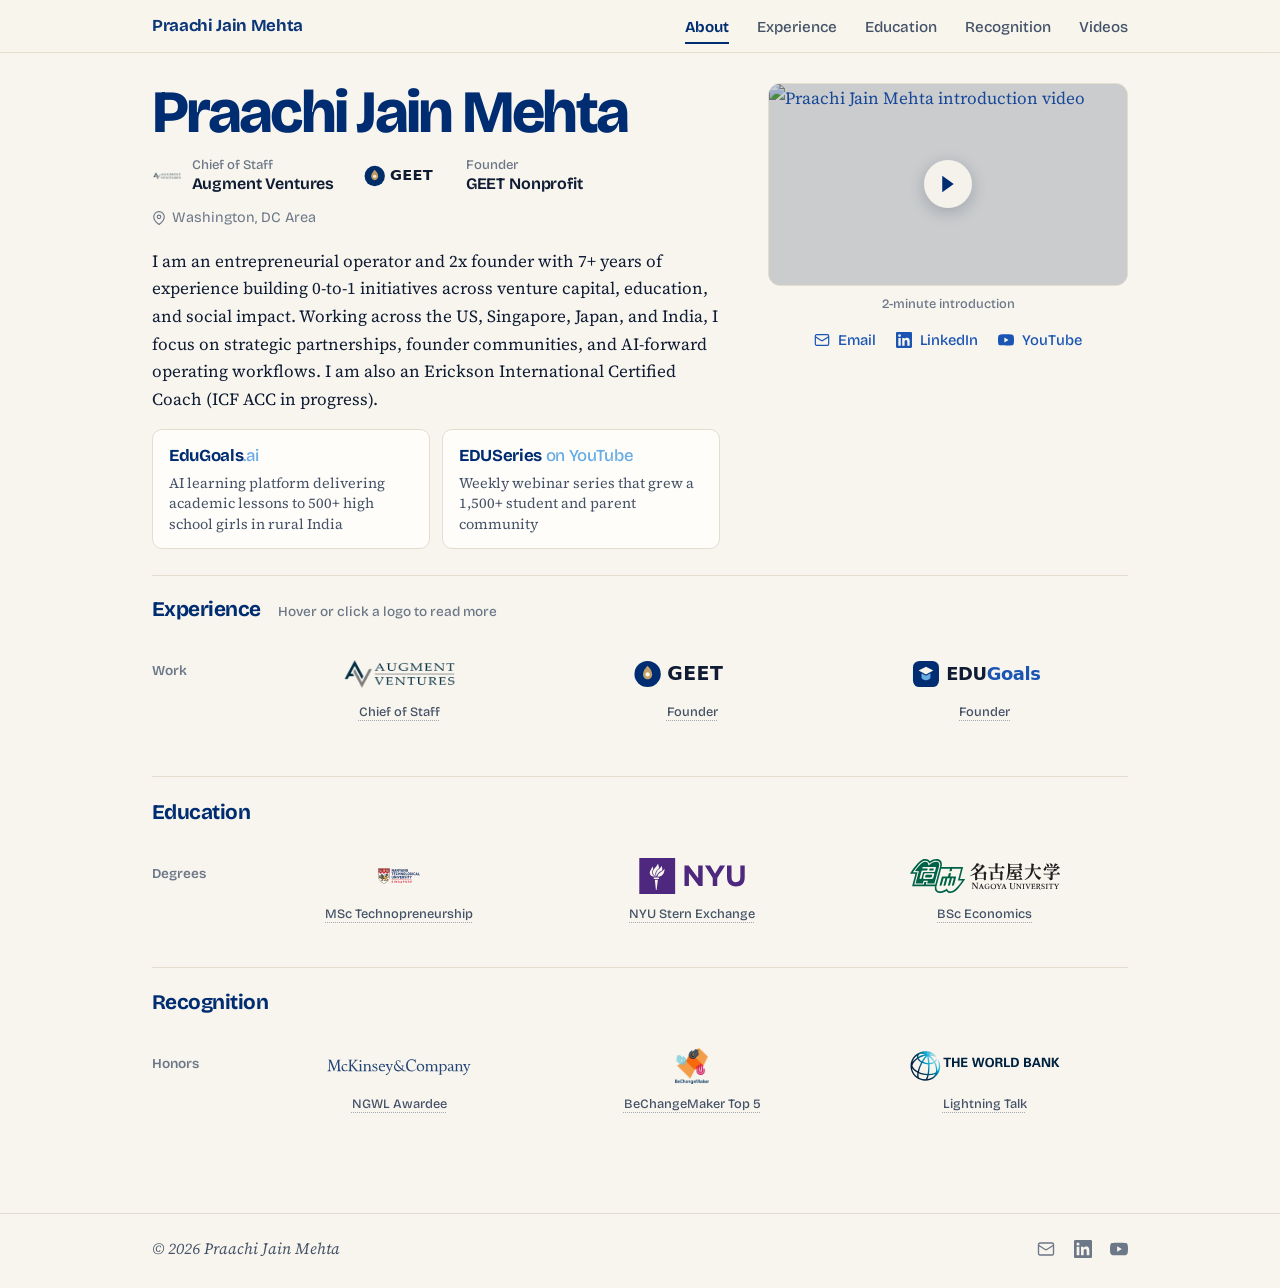
==== index.html @ 24058edf "Revamp personal website with editorial one-pager layout" ====
<!DOCTYPE html>
<html lang="en">
<head>
  <meta charset="UTF-8" />
  <meta name="viewport" content="width=device-width, initial-scale=1.0" />
  <title>Praachi Jain Mehta</title>
  <meta name="description" content="Praachi Jain Mehta: Partnerships, Community, and Strategy. Chief of Staff at Augment Ventures, Founder of GEET and EDUGoals." />
  <link rel="preconnect" href="https://fonts.googleapis.com" />
  <link rel="preconnect" href="https://fonts.gstatic.com" crossorigin />
  <link rel="stylesheet" href="https://fonts.googleapis.com/css2?family=Bricolage+Grotesque:opsz,wght@12..96,400..800&family=Source+Serif+4:ital,opsz,wght@0,8..60,400..700;1,8..60,400..600&display=swap" />
  <link rel="icon" href="favicon.svg" type="image/svg+xml" />
  <link rel="stylesheet" href="styles.css" />
  <script>
    document.documentElement.classList.add("reveal-on");
    setTimeout(function () {
      if (!window.revealReady) document.documentElement.classList.remove("reveal-on");
    }, 3000);
  </script>
</head>
<body class="home">

  <header class="site-header">
    <nav class="navbar container" aria-label="Primary">
      <a href="index.html" class="navbar-brand">Praachi Jain Mehta</a>
      <button type="button" class="nav-toggle" aria-label="Toggle navigation" aria-expanded="false">
        <span></span><span></span><span></span>
      </button>
      <ul class="nav-links" id="navLinks">
        <li><a class="nav-link active" href="#top">About</a></li>
        <li><a class="nav-link" href="#experience">Experience</a></li>
        <li><a class="nav-link" href="#education">Education</a></li>
        <li><a class="nav-link" href="#recognition">Recognition</a></li>
        <li><a class="nav-link" href="videos.html">Videos</a></li>
      </ul>
    </nav>
  </header>

  <main class="container" id="top">

    <!-- ============================
         HERO
         ============================ -->
    <section class="hero">
      <header class="hero-head">
        <h1 class="hero-name reveal">Praachi Jain Mehta</h1>
        <ul class="affiliations reveal">
          <li class="affiliation">
            <img src="assets/logos/augment-mark.png" alt="Augment Ventures" />
            <span>
              <span class="aff-role">Chief of Staff</span>
              <span class="aff-name">Augment Ventures</span>
            </span>
          </li>
          <li class="affiliation">
            <img src="assets/logos/geet.svg" alt="GEET" style="height: 28px;" />
            <span>
              <span class="aff-role">Founder</span>
              <span class="aff-name">GEET Nonprofit</span>
            </span>
          </li>
          <li class="hero-place">
            <svg width="14" height="14" viewBox="0 0 24 24" fill="none" stroke="currentColor" stroke-width="2" aria-hidden="true"><path d="M21 10c0 7-9 13-9 13s-9-6-9-13a9 9 0 0 1 18 0z"/><circle cx="12" cy="10" r="3"/></svg>
            Washington, DC Area
          </li>
        </ul>
      </header>

      <aside class="hero-side reveal">
        <div>
          <a href="https://www.youtube.com/watch?v=tFzrP8SECU4" target="_blank" rel="noopener noreferrer" class="profile-card" aria-label="Watch 2-minute introduction video">
            <img src="https://img.youtube.com/vi/tFzrP8SECU4/maxresdefault.jpg" alt="Praachi Jain Mehta introduction video" />
            <span class="profile-play">
              <span class="play-circle">
                <svg width="16" height="18" viewBox="0 0 18 22" fill="none" aria-hidden="true"><path d="M16 11L2 21V1L16 11Z" fill="currentColor"/></svg>
              </span>
            </span>
          </a>
          <span class="profile-caption">2-minute introduction</span>
        </div>

        <ul class="hero-links">
          <li>
            <a href="mailto:praachij@gmail.com">
              <svg viewBox="0 0 24 24" fill="none" stroke="currentColor" stroke-width="1.8" aria-hidden="true"><rect x="2" y="4" width="20" height="16" rx="2"/><path d="m22 7-8.97 5.7a1.94 1.94 0 0 1-2.06 0L2 7"/></svg>
              Email
            </a>
          </li>
          <li>
            <a href="https://www.linkedin.com/in/praachijain/" target="_blank" rel="noopener noreferrer">
              <svg viewBox="0 0 24 24" fill="currentColor" aria-hidden="true"><path d="M20.447 20.452h-3.554v-5.569c0-1.328-.027-3.037-1.852-3.037-1.853 0-2.136 1.445-2.136 2.939v5.667H9.351V9h3.414v1.561h.046c.477-.9 1.637-1.85 3.37-1.85 3.601 0 4.267 2.37 4.267 5.455v6.286zM5.337 7.433a2.062 2.062 0 01-2.063-2.065 2.064 2.064 0 112.063 2.065zm1.782 13.019H3.555V9h3.564v11.452zM22.225 0H1.771C.792 0 0 .774 0 1.729v20.542C0 23.227.792 24 1.771 24h20.451C23.2 24 24 23.227 24 22.271V1.729C24 .774 23.2 0 22.222 0h.003z"/></svg>
              LinkedIn
            </a>
          </li>
          <li>
            <a href="https://www.youtube.com/@praachijainmehta" target="_blank" rel="noopener noreferrer">
              <svg viewBox="0 0 24 24" fill="currentColor" aria-hidden="true"><path d="M23.498 6.186a3.016 3.016 0 00-2.122-2.136C19.505 3.545 12 3.545 12 3.545s-7.505 0-9.377.505A3.017 3.017 0 00.502 6.186C0 8.07 0 12 0 12s0 3.93.502 5.814a3.016 3.016 0 002.122 2.136c1.871.505 9.376.505 9.376.505s7.505 0 9.377-.505a3.015 3.015 0 002.122-2.136C24 15.93 24 12 24 12s0-3.93-.502-5.814zM9.545 15.568V8.432L15.818 12l-6.273 3.568z"/></svg>
              YouTube
            </a>
          </li>
        </ul>
      </aside>

      <div class="hero-body">
        <div class="intro-text reveal">
          <p>I am an entrepreneurial operator and 2x founder with 7+ years of experience building 0-to-1 initiatives across venture capital, education, and social impact. Working across the US, Singapore, Japan, and India, I focus on strategic partnerships, founder communities, and AI-forward operating workflows. I am also an Erickson International Certified Coach (ICF ACC in progress).</p>
        </div>

        <div class="featured-projects reveal">
          <a href="https://www.edugoals.ai" class="featured-project-card" target="_blank" rel="noopener noreferrer">
            <div class="card-title">EduGoals<span class="light">.ai</span></div>
            <div class="card-desc">AI learning platform delivering academic lessons to 500+ high school girls in rural India</div>
          </a>
          <a href="https://www.youtube.com/playlist?list=PLHCgxdeYh8mGq0u-07dSfwfTYwrtmv_bL" class="featured-project-card" target="_blank" rel="noopener noreferrer">
            <div class="card-title">EDUSeries<span class="light"> on YouTube</span></div>
            <div class="card-desc">Weekly webinar series that grew a 1,500+ student and parent community</div>
          </a>
        </div>
      </div>
    </section>

    <!-- ============================
         WORK EXPERIENCE (FIRST FOLD)
         ============================ -->
    <section class="home-section work-first-fold" id="experience">
      <div class="section-head reveal">
        <h2 class="section-heading">Experience</h2>
        <p class="section-note">
          <span class="on-hover">Hover or click a logo to read more</span>
          <span class="on-touch">Tap a logo to read more</span>
        </p>
      </div>

      <div class="exp-groups">
        <div class="exp-group reveal">
          <p class="group-label">Work</p>
          <div class="logo-row cols-3">

            <div class="logo-chip" data-place="augment" style="--i: 0">
              <button type="button" class="chip-trigger" aria-expanded="false" aria-controls="exp-augment">
                <span class="chip-logo"><img src="assets/logos/augment.png" alt="Augment Ventures" class="logo-augment" /></span>
                <span class="chip-label">Chief of Staff</span>
              </button>
              <div class="exp-pop" id="exp-augment" role="region" aria-label="Augment Ventures">
                <div class="exp-clip">
                  <div class="exp-card">
                    <button type="button" class="exp-close" aria-label="Close">&times;</button>
                    <div>
                      <p class="exp-org">Augment Ventures</p>
                      <p class="exp-role">Chief of Staff</p>
                      <p class="exp-meta">Nov 2023 &ndash; Present</p>
                      <span class="exp-badge-note">30 Portfolio Companies</span>
                    </div>
                    <div>
                      <ul class="exp-bullets" style="margin-top: 0;">
                        <li><strong>Partnerships:</strong> Built partnerships across universities, accelerators, and industry bodies and launched a 0-to-1 corporate sponsorship program; led 2 annual flagship events (100+ in-person attendees), the Women Funders &amp; Founders Forum and Founder-Funder Mixers, supporting CXO teams across 30 portfolio companies.</li>
                        <li><strong>Fundraising Workflows:</strong> Right-hand to the Founding Fund Manager, developing AI workflows to manage 1,000+ prospective investors across outreach and ongoing engagement.</li>
                        <li><strong>Community Growth:</strong> Led founder-investor programming, podcasts, and thought leadership, growing a LinkedIn and digital community of 2,000+ members.</li>
                      </ul>
                    </div>
                  </div>
                </div>
              </div>
            </div>

            <div class="logo-chip" data-place="geet" style="--i: 1">
              <button type="button" class="chip-trigger" aria-expanded="false" aria-controls="exp-geet">
                <span class="chip-logo"><img src="assets/logos/geet.svg" alt="GEET Nonprofit" /></span>
                <span class="chip-label">Founder</span>
              </button>
              <div class="exp-pop" id="exp-geet" role="region" aria-label="GEET Nonprofit">
                <div class="exp-clip">
                  <div class="exp-card">
                    <button type="button" class="exp-close" aria-label="Close">&times;</button>
                    <div>
                      <p class="exp-org">GEET (Girls Empowerment through Education &amp; Transformation)</p>
                      <p class="exp-role">Founder</p>
                      <p class="exp-meta">India &middot; Jan 2023 &ndash; Present</p>
                      <span class="exp-badge-note">500+ Girls Reached</span>
                    </div>
                    <div>
                      <ul class="exp-bullets" style="margin-top: 0;">
                        <li>Lead a nonprofit advancing girls' education in rural India, partnering with 10 grassroots NGOs across 15+ schools to support students into STEM careers.</li>
                        <li>Secured over US$10,000 in corporate sponsorships to fund girls' education and career-readiness initiatives.</li>
                        <li>Designed and built <a href="https://www.edugoals.ai" target="_blank" rel="noopener noreferrer">EduGoals.ai</a>, a custom learning platform using AI workflows to deliver academic lessons to 500+ high school girls.</li>
                      </ul>
                    </div>
                  </div>
                </div>
              </div>
            </div>

            <div class="logo-chip" data-place="edugoals" style="--i: 2">
              <button type="button" class="chip-trigger" aria-expanded="false" aria-controls="exp-edugoals">
                <span class="chip-logo"><img src="assets/logos/edugoals.svg" alt="EDUGoals" /></span>
                <span class="chip-label">Founder</span>
              </button>
              <div class="exp-pop" id="exp-edugoals" role="region" aria-label="EDUGoals">
                <div class="exp-clip">
                  <div class="exp-card">
                    <button type="button" class="exp-close" aria-label="Close">&times;</button>
                    <div>
                      <p class="exp-org">EDUGoals</p>
                      <p class="exp-role">Founder</p>
                      <p class="exp-meta">India &middot; Aug 2020 &ndash; Jul 2023</p>
                      <span class="exp-badge-note">1,000+ Students Guided</span>
                    </div>
                    <div>
                      <ul class="exp-bullets" style="margin-top: 0;">
                        <li>Founded and scaled an education consulting and career counseling venture, guiding 1,000+ students through mentoring and global admissions into 30+ top universities including NYU, Brown, Purdue, and LSE.</li>
                        <li>Built a community of 1,500+ students and parents by hosting weekly webinars for over a year through <a href="https://www.youtube.com/playlist?list=PLHCgxdeYh8mGq0u-07dSfwfTYwrtmv_bL" target="_blank" rel="noopener noreferrer"><em>EDUSeries</em> on YouTube</a>.</li>
                        <li>Delivered leadership talks at IIT and IIM institutes across India.</li>
                      </ul>
                    </div>
                  </div>
                </div>
              </div>
            </div>

          </div>
        </div>
      </div>
    </section>

    <!-- ============================
         EDUCATION
         ============================ -->
    <section class="home-section" id="education">
      <div class="section-head reveal">
        <h2 class="section-heading">Education</h2>
      </div>

      <div class="exp-groups">
        <div class="exp-group reveal">
          <p class="group-label">Degrees</p>
          <div class="logo-row cols-3">

            <div class="logo-chip" data-place="ntu" style="--i: 3">
              <button type="button" class="chip-trigger" aria-expanded="false" aria-controls="exp-ntu">
                <span class="chip-logo"><img src="assets/logos/ntu.svg" alt="Nanyang Technological University" /></span>
                <span class="chip-label">MSc Technopreneurship</span>
              </button>
              <div class="exp-pop" id="exp-ntu" role="region" aria-label="Nanyang Technological University">
                <div class="exp-clip">
                  <div class="exp-card">
                    <button type="button" class="exp-close" aria-label="Close">&times;</button>
                    <div>
                      <p class="exp-org">Nanyang Technological University (NTU)</p>
                      <p class="exp-role">MSc in Technopreneurship &amp; Innovation</p>
                      <p class="exp-meta">Singapore &middot; 2019 &ndash; 2020</p>
                      <span class="exp-badge-note">S$30,000 Study Award</span>
                    </div>
                    <div>
                      <p class="exp-summary">Graduate studies in venture building, technology commercialization, and innovation ecosystems in Singapore, awarded a S$30,000 Study Award.</p>
                    </div>
                  </div>
                </div>
              </div>
            </div>

            <div class="logo-chip" data-place="nyu" style="--i: 4">
              <button type="button" class="chip-trigger" aria-expanded="false" aria-controls="exp-nyu">
                <span class="chip-logo"><img src="assets/logos/nyu.svg" alt="New York University Stern" /></span>
                <span class="chip-label">NYU Stern Exchange</span>
              </button>
              <div class="exp-pop" id="exp-nyu" role="region" aria-label="New York University Stern School of Business">
                <div class="exp-clip">
                  <div class="exp-card">
                    <button type="button" class="exp-close" aria-label="Close">&times;</button>
                    <div>
                      <p class="exp-org">New York University</p>
                      <p class="exp-role">Academic Exchange Student, Stern School of Business</p>
                      <p class="exp-meta">New York, USA &middot; 2016 &ndash; 2017</p>
                    </div>
                    <div>
                      <p class="exp-summary">Completed a year-long academic exchange at NYU Stern in New York City.</p>
                    </div>
                  </div>
                </div>
              </div>
            </div>

            <div class="logo-chip" data-place="nagoya" style="--i: 5">
              <button type="button" class="chip-trigger" aria-expanded="false" aria-controls="exp-nagoya">
                <span class="chip-logo"><img src="assets/logos/nagoya.svg" alt="Nagoya University" /></span>
                <span class="chip-label">BSc Economics</span>
              </button>
              <div class="exp-pop" id="exp-nagoya" role="region" aria-label="Nagoya University">
                <div class="exp-clip">
                  <div class="exp-card">
                    <button type="button" class="exp-close" aria-label="Close">&times;</button>
                    <div>
                      <p class="exp-org">Nagoya University</p>
                      <p class="exp-role">BSc in Economics &amp; Business Administration</p>
                      <p class="exp-meta">Nagoya, Japan &middot; 2014 &ndash; 2018</p>
                      <span class="exp-badge-note">Graduated Top of Class</span>
                    </div>
                    <div>
                      <p class="exp-summary">Undergraduate degree in Economics and Business Administration in Nagoya, Japan, graduating top of class.</p>
                    </div>
                  </div>
                </div>
              </div>
            </div>

          </div>
        </div>
      </div>
    </section>

    <!-- ============================
         RECOGNITION (3 KEY HONORS)
         ============================ -->
    <section class="home-section" id="recognition">
      <div class="section-head reveal">
        <h2 class="section-heading">Recognition</h2>
      </div>

      <div class="exp-groups">
        <div class="exp-group reveal">
          <p class="group-label">Honors</p>
          <div class="logo-row cols-3">

            <div class="logo-chip" data-place="mckinsey" style="--i: 6">
              <button type="button" class="chip-trigger" aria-expanded="false" aria-controls="exp-mckinsey">
                <span class="chip-logo"><img src="assets/logos/mckinsey.svg" alt="McKinsey Next Generation Women Leaders" /></span>
                <span class="chip-label">NGWL Awardee</span>
              </button>
              <div class="exp-pop" id="exp-mckinsey" role="region" aria-label="McKinsey Next Generation Women Leaders">
                <div class="exp-clip">
                  <div class="exp-card">
                    <button type="button" class="exp-close" aria-label="Close">&times;</button>
                    <div>
                      <p class="exp-org">McKinsey Next Generation Women Leaders (NGWL)</p>
                      <p class="exp-role">Awardee</p>
                      <p class="exp-meta">January 2020</p>
                    </div>
                    <div>
                      <p class="exp-summary">Selected as an awardee for distinguished leadership and academic credentials.</p>
                    </div>
                  </div>
                </div>
              </div>
            </div>

            <div class="logo-chip" data-place="bcm" style="--i: 7">
              <button type="button" class="chip-trigger" aria-expanded="false" aria-controls="exp-bcm">
                <span class="chip-logo"><img src="assets/logos/bcm.png" alt="HP UNESCO BeChangeMaker" /></span>
                <span class="chip-label">BeChangeMaker Top 5</span>
              </button>
              <div class="exp-pop" id="exp-bcm" role="region" aria-label="HP UNESCO BeChangeMaker">
                <div class="exp-clip">
                  <div class="exp-card">
                    <button type="button" class="exp-close" aria-label="Close">&times;</button>
                    <div>
                      <p class="exp-org">HP, UNESCO &amp; WorldSkills BeChangeMaker</p>
                      <p class="exp-role">Global Top 5 Finalist</p>
                      <p class="exp-meta">October 2025</p>
                    </div>
                    <div>
                      <p class="exp-summary">EduGoals.ai was selected among the Top 5 teams globally out of 1,000+ applicants across 117 countries.</p>
                    </div>
                  </div>
                </div>
              </div>
            </div>

            <div class="logo-chip" data-place="worldbank" style="--i: 8">
              <button type="button" class="chip-trigger" aria-expanded="false" aria-controls="exp-worldbank">
                <span class="chip-logo"><img src="assets/logos/worldbank.svg" alt="World Bank Youth Summit" /></span>
                <span class="chip-label">Lightning Talk</span>
              </button>
              <div class="exp-pop" id="exp-worldbank" role="region" aria-label="World Bank Youth Summit">
                <div class="exp-clip">
                  <div class="exp-card">
                    <button type="button" class="exp-close" aria-label="Close">&times;</button>
                    <div>
                      <p class="exp-org">World Bank Youth Summit</p>
                      <p class="exp-role">Delegate &amp; Lightning Talk Speaker</p>
                      <p class="exp-meta">Washington, DC &middot; May 2025</p>
                    </div>
                    <div>
                      <p class="exp-summary">Delivered a Lightning Talk on GEET to 200 global delegates and World Bank and IFC executives.</p>
                    </div>
                  </div>
                </div>
              </div>
            </div>

          </div>
        </div>
      </div>
    </section>

  </main>

  <footer class="site-footer">
    <div class="container footer-inner">
      <span class="footer-quote">&copy; 2026 Praachi Jain Mehta</span>
      <span class="footer-links">
        <a href="mailto:praachij@gmail.com" title="Email" aria-label="Email">
          <svg width="18" height="18" viewBox="0 0 24 24" fill="none" stroke="currentColor" stroke-width="1.8"><rect x="2" y="4" width="20" height="16" rx="2"/><path d="m22 7-8.97 5.7a1.94 1.94 0 0 1-2.06 0L2 7"/></svg>
        </a>
        <a href="https://www.linkedin.com/in/praachijain/" title="LinkedIn" aria-label="LinkedIn" target="_blank" rel="noopener noreferrer">
          <svg width="18" height="18" viewBox="0 0 24 24" fill="currentColor"><path d="M20.447 20.452h-3.554v-5.569c0-1.328-.027-3.037-1.852-3.037-1.853 0-2.136 1.445-2.136 2.939v5.667H9.351V9h3.414v1.561h.046c.477-.9 1.637-1.85 3.37-1.85 3.601 0 4.267 2.37 4.267 5.455v6.286zM5.337 7.433a2.062 2.062 0 01-2.063-2.065 2.064 2.064 0 112.063 2.065zm1.782 13.019H3.555V9h3.564v11.452zM22.225 0H1.771C.792 0 0 .774 0 1.729v20.542C0 23.227.792 24 1.771 24h20.451C23.2 24 24 23.227 24 22.271V1.729C24 .774 23.2 0 22.222 0h.003z"/></svg>
        </a>
        <a href="https://www.youtube.com/@praachijainmehta" title="YouTube" aria-label="YouTube" target="_blank" rel="noopener noreferrer">
          <svg width="18" height="18" viewBox="0 0 24 24" fill="currentColor"><path d="M23.498 6.186a3.016 3.016 0 00-2.122-2.136C19.505 3.545 12 3.545 12 3.545s-7.505 0-9.377.505A3.017 3.017 0 00.502 6.186C0 8.07 0 12 0 12s0 3.93.502 5.814a3.016 3.016 0 002.122 2.136c1.871.505 9.376.505 9.376.505s7.505 0 9.377-.505a3.015 3.015 0 002.122-2.136C24 15.93 24 12 24 12s0-3.93-.502-5.814zM9.545 15.568V8.432L15.818 12l-6.273 3.568z"/></svg>
        </a>
      </span>
    </div>
  </footer>

  <script src="script.js"></script>
</body>
</html>
---- styles.css ----
:root {
  --ink: #0f1c33;
  --ink-soft: #445267;
  --ink-faint: #6c7788;
  --line: #e4ddcf;
  --wash: #f1ece1;
  --paper: #f8f5ee;
  --surface: #fffdf9;
  --navy: #002d72;
  --link: #1a55b4;
  --sky: #68ace5;
  --display: "Bricolage Grotesque", system-ui, -apple-system, "Segoe UI", sans-serif;
  --text: "Source Serif 4", "Iowan Old Style", Georgia, serif;
  --page: 1040px;
  --gutter: 2rem;
  --rail: 5.5rem;
}

*,
*::before,
*::after {
  box-sizing: border-box;
}

html {
  scroll-behavior: smooth;
}

body {
  margin: 0;
  position: relative;
  min-height: 100vh;
  display: flex;
  flex-direction: column;
  background: var(--paper);
  color: var(--ink);
  font-family: var(--text);
  font-size: 1.0625rem;
  font-weight: 400;
  line-height: 1.65;
  -webkit-font-smoothing: antialiased;
  text-rendering: optimizeLegibility;
}

h1, h2, h3, h4, h5, h6 {
  font-family: var(--display);
  font-weight: 650;
  letter-spacing: -0.015em;
  color: var(--ink);
}

strong, b {
  font-weight: 650;
}

a {
  color: var(--link);
  text-decoration: none;
}

a:hover {
  color: var(--navy);
  text-decoration: underline;
  text-underline-offset: 0.18em;
}

a:focus-visible,
button:focus-visible {
  outline: 2px solid var(--link);
  outline-offset: 3px;
  border-radius: 3px;
}

::selection {
  background: rgba(104, 172, 229, 0.35);
}

.container {
  max-width: var(--page);
  width: 100%;
  margin-left: auto;
  margin-right: auto;
  padding-left: var(--gutter);
  padding-right: var(--gutter);
}

/* ============================
   NAVBAR
   ============================ */
.site-header {
  position: sticky;
  top: 0;
  z-index: 100;
  background: rgba(248, 245, 238, 0.9);
  backdrop-filter: saturate(160%) blur(12px);
  -webkit-backdrop-filter: saturate(160%) blur(12px);
  border-bottom: 1px solid var(--line);
}

.navbar {
  display: flex;
  align-items: center;
  justify-content: space-between;
  padding-top: 0.6rem;
  padding-bottom: 0.6rem;
  min-height: 3.25rem;
}

.navbar-brand {
  font-family: var(--display);
  font-weight: 700;
  font-size: 1.05rem;
  letter-spacing: -0.02em;
  color: var(--navy);
  opacity: 0.95;
}

.navbar-brand:hover {
  text-decoration: none;
  color: var(--navy);
}

.nav-toggle {
  display: none;
  background: transparent;
  border: 0;
  padding: 0.4rem;
  cursor: pointer;
  flex-direction: column;
  gap: 5px;
}

.nav-toggle span {
  display: block;
  width: 22px;
  height: 2px;
  background: var(--ink);
  border-radius: 2px;
  transition: transform 0.2s ease, opacity 0.2s ease;
}

.nav-links {
  display: flex;
  align-items: center;
  list-style: none;
  margin: 0;
  padding: 0;
  gap: 1.75rem;
}

.nav-link {
  font-family: var(--display);
  font-weight: 500;
  font-size: 0.95rem;
  color: var(--ink-soft);
  padding: 0.35rem 0;
  border-bottom: 2px solid transparent;
  transition: color 0.15s ease, border-color 0.15s ease;
}

.nav-link:hover {
  color: var(--navy);
  text-decoration: none;
}

.nav-link.active {
  color: var(--navy);
  font-weight: 650;
  border-bottom-color: var(--navy);
}

/* ============================
   MAIN LAYOUT
   ============================ */
main.container {
  flex: 1 0 auto;
  padding-top: 1.85rem;
  padding-bottom: 1.5rem;
}

/* ============================
   HERO
   ============================ */
.hero {
  display: grid;
  grid-template-columns: minmax(0, 1fr) 360px;
  grid-template-areas:
    "head side"
    "body side";
  grid-template-rows: auto 1fr;
  column-gap: 3rem;
  padding: 0 0 1.65rem;
}

.hero-head { grid-area: head; }
.hero-side { grid-area: side; }
.hero-body { grid-area: body; }

.hero-name {
  font-family: var(--display);
  font-weight: 780;
  font-size: clamp(2.5rem, 5vw, 3.75rem);
  line-height: 0.98;
  letter-spacing: -0.045em;
  color: var(--navy);
  margin: 0;
}

.affiliations {
  display: flex;
  flex-wrap: wrap;
  align-items: center;
  gap: 0.75rem 1.75rem;
  margin: 1rem 0 0;
  padding: 0;
  list-style: none;
  font-family: var(--display);
}

.affiliation {
  display: flex;
  align-items: center;
  gap: 0.6rem;
}

.affiliation img {
  display: block;
  height: 30px;
  width: auto;
  mix-blend-mode: multiply;
}

.aff-badge {
  display: grid;
  place-items: center;
  width: 34px;
  height: 34px;
  border-radius: 8px;
  background: var(--wash);
  border: 1px solid var(--line);
  font-family: var(--display);
  font-size: 0.78rem;
  font-weight: 700;
  letter-spacing: -0.02em;
  color: var(--navy);
  flex-shrink: 0;
}

.aff-role {
  display: block;
  font-size: 0.82rem;
  font-weight: 500;
  line-height: 1.25;
  color: var(--ink-faint);
}

.aff-name {
  display: block;
  font-size: 1rem;
  font-weight: 650;
  line-height: 1.25;
  letter-spacing: -0.01em;
  color: var(--ink);
}

.hero-place {
  display: inline-flex;
  align-items: center;
  gap: 0.35rem;
  font-size: 0.9rem;
  color: var(--ink-faint);
}

/* Profile / Intro Video Card in Sidebar */
.profile-card {
  position: relative;
  display: block;
  border-radius: 12px;
  overflow: hidden;
  border: 1px solid var(--line);
  background: var(--surface);
  transition: border-color 0.2s ease, transform 0.2s ease;
}

.profile-card:hover {
  border-color: var(--navy);
  text-decoration: none;
}

.profile-card img {
  display: block;
  width: 100%;
  aspect-ratio: 16 / 9;
  object-fit: cover;
}

.profile-play {
  position: absolute;
  inset: 0;
  display: grid;
  place-items: center;
  background: rgba(15, 28, 51, 0.22);
  transition: background 0.2s ease;
}

.profile-card:hover .profile-play {
  background: rgba(0, 45, 114, 0.32);
}

.play-circle {
  width: 48px;
  height: 48px;
  border-radius: 50%;
  background: rgba(248, 245, 238, 0.94);
  color: var(--navy);
  display: grid;
  place-items: center;
  box-shadow: 0 4px 16px rgba(15, 28, 51, 0.22);
  transition: transform 0.2s ease;
}

.profile-card:hover .play-circle {
  transform: scale(1.06);
}

.profile-caption {
  display: block;
  margin-top: 0.45rem;
  font-family: var(--display);
  font-size: 0.8rem;
  font-weight: 500;
  color: var(--ink-faint);
  text-align: center;
}

.hero-links {
  display: flex;
  flex-wrap: wrap;
  justify-content: center;
  gap: 0.5rem 1.25rem;
  margin: 0.85rem 0 0;
  padding: 0;
  list-style: none;
  font-family: var(--display);
  font-size: 0.92rem;
  font-weight: 500;
}

.hero-links a {
  display: inline-flex;
  align-items: center;
  gap: 0.5rem;
}

.hero-links svg {
  width: 16px;
  height: 16px;
  flex-shrink: 0;
}

.intro-text {
  margin-top: 1.15rem;
  line-height: 1.62;
}

.intro-text p {
  margin: 0 0 0.85rem;
}

.intro-text p:last-child {
  margin-bottom: 0;
}

.featured-projects {
  display: grid;
  grid-template-columns: 1fr 1fr;
  gap: 0.75rem;
  margin-top: 1rem;
}

.featured-project-card {
  display: block;
  padding: 0.75rem 1rem 0.85rem;
  border: 1px solid var(--line);
  border-radius: 10px;
  color: var(--ink);
  background: var(--surface);
  transition: border-color 0.15s ease, transform 0.15s ease;
}

.featured-project-card:hover {
  border-color: var(--navy);
  color: var(--ink);
  text-decoration: none;
}

.featured-project-card .card-title {
  font-family: var(--display);
  font-weight: 700;
  font-size: 1.05rem;
  letter-spacing: -0.02em;
  color: var(--navy);
  margin: 0;
}

.featured-project-card .card-title .light {
  font-weight: 500;
  color: var(--sky);
}

.featured-project-card .card-desc {
  margin-top: 0.2rem;
  font-size: 0.9rem;
  line-height: 1.42;
  color: var(--ink-soft);
}

/* ============================
   REVEAL ANIMATION
   ============================ */
@media (prefers-reduced-motion: no-preference) {
  .reveal-on .reveal {
    opacity: 0;
    transform: translateY(10px);
    transition: opacity 0.6s ease, transform 0.7s cubic-bezier(0.2, 0.7, 0.2, 1);
    transition-delay: var(--reveal-delay, 0ms);
  }
  .reveal-on .reveal.is-in {
    opacity: 1;
    transform: none;
  }
}

/* ============================
   SECTIONS
   ============================ */
.home-section {
  border-top: 1px solid var(--line);
  padding: 1.45rem 0 2rem;
}

.home-section.work-first-fold {
  padding: 1.35rem 0 2.75rem;
}

.section-heading {
  font-family: var(--display);
  font-weight: 700;
  font-size: 1.3rem;
  line-height: 1.2;
  letter-spacing: -0.025em;
  color: var(--navy);
  margin: 0 0 1.15rem;
}

.section-head {
  display: flex;
  flex-wrap: wrap;
  align-items: baseline;
  gap: 0.25rem 1.1rem;
  margin-bottom: 1.15rem;
}

.section-head .section-heading {
  margin: 0;
}

.section-note {
  margin: 0;
  font-family: var(--display);
  font-size: 0.85rem;
  font-weight: 500;
  color: var(--ink-faint);
}

.section-note .on-touch {
  display: none;
}

@media (hover: none) {
  .section-note .on-hover { display: none; }
  .section-note .on-touch { display: inline; }
}

/* ============================
   EXPERIENCE & EDUCATION CHIPS
   ============================ */
.exp-group {
  display: grid;
  grid-template-columns: var(--rail) minmax(0, 1fr);
  column-gap: 1rem;
}

.exp-group + .exp-group {
  margin-top: 0.9rem;
  padding-top: 0.9rem;
  border-top: 1px solid var(--line);
}

.exp-group .group-label {
  font-family: var(--display);
  font-size: 0.85rem;
  font-weight: 600;
  line-height: 1.2;
  color: var(--ink-faint);
  margin: 0;
  padding-top: 1.35rem;
  align-self: start;
}

.logo-row {
  display: grid;
  grid-template-columns: repeat(4, minmax(0, 1fr));
  column-gap: 0.35rem;
}

.logo-row.cols-3 {
  grid-template-columns: repeat(3, minmax(0, 1fr));
}

.logo-chip {
  display: contents;
}

.chip-trigger {
  display: flex;
  flex-direction: column;
  align-items: center;
  gap: 0.55rem;
  width: 100%;
  margin: 0;
  padding: 0.7rem 0.75rem 0.75rem;
  border: 0;
  border-radius: 12px;
  background: transparent;
  font: inherit;
  color: inherit;
  text-align: center;
  cursor: pointer;
  transition: background-color 0.2s ease;
}

.chip-logo {
  display: flex;
  align-items: center;
  justify-content: center;
  height: 42px;
}

.chip-logo img {
  display: block;
  height: 36px;
  width: auto;
  max-width: 150px;
  object-fit: contain;
  mix-blend-mode: multiply;
}

.chip-logo img.logo-bni {
  height: 28px;
}

.chip-logo img.logo-augment {
  height: 34px;
}

.chip-wordmark {
  display: inline-flex;
  align-items: center;
  justify-content: center;
  height: 34px;
  padding: 0 0.75rem;
  border-radius: 8px;
  background: var(--surface);
  border: 1px solid var(--line);
  font-family: var(--display);
  font-weight: 700;
  font-size: 0.9rem;
  letter-spacing: -0.02em;
  color: var(--navy);
  white-space: nowrap;
}

.chip-label {
  font-family: var(--display);
  font-size: 0.8rem;
  font-weight: 500;
  line-height: 1.3;
  color: var(--ink-soft);
  text-wrap: balance;
  text-decoration: underline dotted rgba(108, 119, 136, 0.6);
  text-decoration-thickness: 1px;
  text-underline-offset: 0.3em;
  transition: color 0.15s ease, text-decoration-color 0.15s ease;
}

.logo-chip:hover .chip-trigger,
.logo-chip.open .chip-trigger,
.chip-trigger:focus-visible {
  background: var(--wash);
}

.logo-chip:hover .chip-label,
.logo-chip.open .chip-label {
  color: var(--navy);
  text-decoration-color: var(--navy);
}

@keyframes chip-hop {
  0%, 100% { transform: none; }
  45% { transform: translateY(-5px); }
}

.exp-groups.nudge .chip-logo {
  animation: chip-hop 0.5s ease both;
  animation-delay: calc(var(--i, 0) * 75ms);
}

.exp-pop {
  --fold: cubic-bezier(0.45, 0, 0.15, 1);
  order: 2;
  grid-column: 1 / -1;
  margin-left: calc(-1 * (var(--rail) + 1rem));
  display: grid;
  grid-template-rows: 0fr;
  opacity: 0;
  visibility: hidden;
  transition: grid-template-rows 0.55s var(--fold), opacity 0.4s ease, visibility 0s linear 0.55s;
}

.logo-chip.open .exp-pop {
  order: 1;
  grid-template-rows: 1fr;
  opacity: 1;
  visibility: visible;
  transition: grid-template-rows 0.65s var(--fold), opacity 0.5s ease 0.1s, visibility 0s;
}

.logo-chip.swap .exp-pop {
  transition: grid-template-rows 0.5s var(--fold), opacity 0.2s ease, visibility 0s linear 0.5s;
}

.logo-chip.swap.open .exp-pop {
  transition: grid-template-rows 0.5s var(--fold), opacity 0.35s ease 0.05s, visibility 0s;
}

.exp-clip {
  min-height: 0;
  overflow: hidden;
}

.exp-card {
  position: relative;
  display: grid;
  grid-template-columns: minmax(0, 1fr) minmax(0, 1.35fr);
  column-gap: 2.5rem;
  align-items: start;
  padding: 1.5rem 0 1.25rem;
}

.exp-close {
  position: absolute;
  top: 1.5rem;
  right: 0;
  padding: 0.35rem;
  border: 0;
  background: transparent;
  font-size: 1rem;
  line-height: 1;
  color: var(--ink-faint);
  opacity: 0.55;
  cursor: pointer;
  transition: opacity 0.15s ease, color 0.15s ease;
}

.exp-close:hover,
.exp-close:focus-visible {
  opacity: 1;
  color: var(--navy);
}

.exp-org {
  margin: 0;
  font-family: var(--display);
  font-weight: 650;
  font-size: 1.12rem;
  line-height: 1.25;
  letter-spacing: -0.015em;
  color: var(--navy);
}

.exp-role {
  margin: 0.35rem 0 0;
  font-family: var(--display);
  font-size: 0.9rem;
  font-weight: 550;
  line-height: 1.4;
  color: var(--ink-soft);
}

.exp-meta {
  margin: 0.15rem 0 0;
  font-family: var(--display);
  font-size: 0.85rem;
  font-weight: 500;
  font-variant-numeric: tabular-nums;
  color: var(--ink-faint);
}

.exp-badge-note {
  display: inline-block;
  margin-top: 0.7rem;
  padding: 0.25rem 0.65rem;
  border-radius: 999px;
  background: var(--wash);
  font-family: var(--display);
  font-size: 0.78rem;
  font-weight: 550;
  color: var(--navy);
}

.exp-summary {
  margin: 0;
  padding-right: 1.75rem;
  font-family: var(--text);
  font-size: 1rem;
  line-height: 1.62;
  color: var(--ink);
}

.exp-bullets {
  margin: 0.75rem 0 0;
  padding-left: 1.1rem;
  font-family: var(--text);
  font-size: 0.95rem;
  line-height: 1.55;
  color: var(--ink-soft);
}

.exp-bullets li + li {
  margin-top: 0.35rem;
}

/* ============================
   HIGHLIGHTS / NEWS TIMELINE
   ============================ */
.news-list {
  list-style: none;
  margin: 0;
  padding: 0;
}

.news-item {
  display: grid;
  grid-template-columns: var(--rail) minmax(0, 1fr);
  column-gap: 1rem;
  padding: 0.75rem 0;
  border-top: 1px solid var(--line);
  font-size: 1rem;
  line-height: 1.55;
}

.news-item:first-child {
  border-top: 0;
  padding-top: 0;
}

.news-item time {
  font-family: var(--display);
  font-size: 0.85rem;
  font-weight: 500;
  font-variant-numeric: tabular-nums;
  color: var(--ink-faint);
  padding-top: 0.14rem;
}

.news-body {
  max-width: 44rem;
  color: var(--ink);
}

.news-older {
  display: none;
}

.news-list.expanded .news-older {
  display: grid;
}

.news-toggle {
  margin: 0.9rem 0 0 calc(var(--rail) + 1rem);
  font-family: var(--display);
  font-size: 0.88rem;
  font-weight: 550;
  color: var(--link);
  background: var(--surface);
  border: 1px solid var(--line);
  border-radius: 999px;
  padding: 0.32rem 1rem;
  cursor: pointer;
  transition: border-color 0.15s ease, color 0.15s ease;
}

.news-toggle:hover {
  border-color: var(--navy);
  color: var(--navy);
}

/* ============================
   WORK WITH ME & CREDENTIALS
   ============================ */
.work-grid {
  display: grid;
  grid-template-columns: 1fr 1fr;
  gap: 1rem;
}

.editorial-card {
  display: flex;
  flex-direction: column;
  padding: 1.35rem 1.4rem;
  border: 1px solid var(--line);
  border-radius: 12px;
  background: var(--surface);
}

.editorial-card h3 {
  margin: 0;
  font-size: 1.1rem;
  color: var(--navy);
}

.editorial-card .card-sub {
  margin: 0.35rem 0 0.85rem;
  font-size: 0.95rem;
  color: var(--ink-soft);
}

.editorial-list {
  margin: 0 0 1.1rem;
  padding-left: 1.15rem;
  font-size: 0.94rem;
  line-height: 1.55;
  color: var(--ink);
}

.editorial-list li + li {
  margin-top: 0.35rem;
}

.tag-row {
  display: flex;
  flex-wrap: wrap;
  gap: 0.45rem;
  margin: 0 0 1.1rem;
}

.pill-tag {
  display: inline-block;
  padding: 0.25rem 0.65rem;
  border-radius: 999px;
  background: var(--wash);
  font-family: var(--display);
  font-size: 0.8rem;
  font-weight: 500;
  color: var(--ink-soft);
}

.card-action {
  margin-top: auto;
  display: inline-flex;
  align-items: center;
  gap: 0.4rem;
  align-self: flex-start;
  padding: 0.5rem 1rem;
  border-radius: 8px;
  font-family: var(--display);
  font-size: 0.9rem;
  font-weight: 600;
  background: var(--navy);
  color: var(--surface);
  transition: background 0.15s ease;
}

.card-action:hover {
  background: var(--link);
  color: var(--surface);
  text-decoration: none;
}

.card-action.secondary {
  background: transparent;
  color: var(--navy);
  border: 1px solid var(--line);
}

.card-action.secondary:hover {
  border-color: var(--navy);
  background: var(--wash);
}

.creds-grid {
  display: grid;
  grid-template-columns: repeat(3, minmax(0, 1fr));
  gap: 1.25rem;
  margin-top: 1.5rem;
  padding-top: 1.25rem;
  border-top: 1px solid var(--line);
}

.cred-col h4 {
  margin: 0 0 0.45rem;
  font-size: 0.85rem;
  font-weight: 600;
  color: var(--ink-faint);
}

.cred-col ul {
  margin: 0;
  padding: 0;
  list-style: none;
  font-size: 0.92rem;
  line-height: 1.55;
  color: var(--ink);
}

/* ============================
   VIDEOS PAGE
   ============================ */
.page-header {
  margin-bottom: 2rem;
}

.page-title {
  font-family: var(--display);
  font-weight: 750;
  font-size: clamp(2.2rem, 5vw, 3.1rem);
  letter-spacing: -0.035em;
  line-height: 1.05;
  color: var(--navy);
  margin: 0 0 0.5rem;
}

.page-desc {
  font-size: 1.05rem;
  color: var(--ink-soft);
  max-width: 60ch;
  margin: 0;
}

.video-featured-card {
  display: grid;
  grid-template-columns: 1.25fr 1fr;
  gap: 1.75rem;
  align-items: center;
  padding: 1.25rem;
  border: 1px solid var(--line);
  border-radius: 12px;
  background: var(--surface);
}

.videos-grid {
  display: grid;
  grid-template-columns: repeat(3, minmax(0, 1fr));
  gap: 1rem;
}

.video-tile {
  display: flex;
  flex-direction: column;
  padding: 1.1rem;
  border: 1px solid var(--line);
  border-radius: 10px;
  background: var(--surface);
  color: var(--ink);
  transition: border-color 0.15s ease;
}

.video-tile:hover {
  border-color: var(--navy);
  text-decoration: none;
}

.video-tile h3 {
  margin: 0 0 0.35rem;
  font-size: 1rem;
  line-height: 1.35;
  color: var(--navy);
}

.video-tile p {
  margin: 0;
  font-size: 0.88rem;
  color: var(--ink-soft);
}

/* ============================
   FOOTER
   ============================ */
.site-footer {
  flex-shrink: 0;
  margin-top: 2rem;
  background: var(--paper);
  border-top: 1px solid var(--line);
}

.footer-inner {
  display: flex;
  align-items: center;
  justify-content: space-between;
  gap: 1.5rem;
  flex-wrap: wrap;
  padding-top: 1.5rem;
  padding-bottom: 1.75rem;
  line-height: 1.4;
}

.footer-quote {
  font-family: var(--text);
  font-style: italic;
  font-size: 0.98rem;
  color: var(--ink-soft);
}

.footer-links {
  display: flex;
  align-items: center;
  gap: 1.15rem;
}

.footer-links a {
  display: inline-flex;
  color: var(--ink-faint);
  transition: color 0.15s ease;
}

.footer-links a:hover {
  color: var(--navy);
  text-decoration: none;
}

/* ============================
   RESPONSIVE
   ============================ */
@media (max-width: 860px) {
  .hero {
    grid-template-columns: 1fr;
    grid-template-areas:
      "head"
      "side"
      "body";
    grid-template-rows: auto;
    padding-bottom: 2rem;
  }

  .hero-side {
    display: grid;
    grid-template-columns: 160px minmax(0, 1fr);
    column-gap: 1.25rem;
    align-items: start;
    margin-top: 1.4rem;
    max-width: 34rem;
  }

  .hero-links {
    margin: 0;
    grid-template-columns: 1fr;
    gap: 0.45rem;
  }

  .exp-group {
    grid-template-columns: 1fr;
    row-gap: 0.35rem;
  }

  .exp-group .group-label {
    padding-top: 0;
  }

  .exp-pop {
    margin-left: 0;
  }

  .exp-card {
    grid-template-columns: 1fr;
    row-gap: 0.9rem;
    padding: 1.2rem 0;
  }

  .exp-summary {
    padding-right: 0;
  }

  .work-grid,
  .creds-grid,
  .video-featured-card {
    grid-template-columns: 1fr;
  }

  .videos-grid {
    grid-template-columns: 1fr 1fr;
  }
}

@media (max-width: 640px) {
  :root {
    --gutter: 1.25rem;
    --rail: 4rem;
  }

  body {
    font-size: 1rem;
  }

  main.container {
    padding-top: 2rem;
  }

  .nav-toggle {
    display: flex;
  }

  .nav-links {
    display: none;
    position: absolute;
    top: 100%;
    left: 0;
    right: 0;
    flex-direction: column;
    align-items: flex-start;
    gap: 0;
    padding: 0.5rem var(--gutter) 1rem;
    background: var(--paper);
    border-bottom: 1px solid var(--line);
  }

  .nav-links.open {
    display: flex;
  }

  .nav-link {
    display: block;
    padding: 0.6rem 0;
    border-bottom: 0;
  }

  .hero-side {
    grid-template-columns: 1fr;
    row-gap: 1rem;
  }

  .featured-projects,
  .videos-grid {
    grid-template-columns: 1fr;
  }

  .logo-row,
  .logo-row.cols-3 {
    grid-template-columns: repeat(2, minmax(0, 1fr));
  }

  .news-item {
    grid-template-columns: 1fr;
    row-gap: 0.1rem;
  }

  .news-toggle {
    margin-left: 0;
  }

  .footer-inner {
    justify-content: center;
    text-align: center;
  }
}

@media (prefers-reduced-motion: reduce) {
  html { scroll-behavior: auto; }
  *, *::before, *::after {
    transition-duration: 0.01ms !important;
    animation-duration: 0.01ms !important;
  }
}
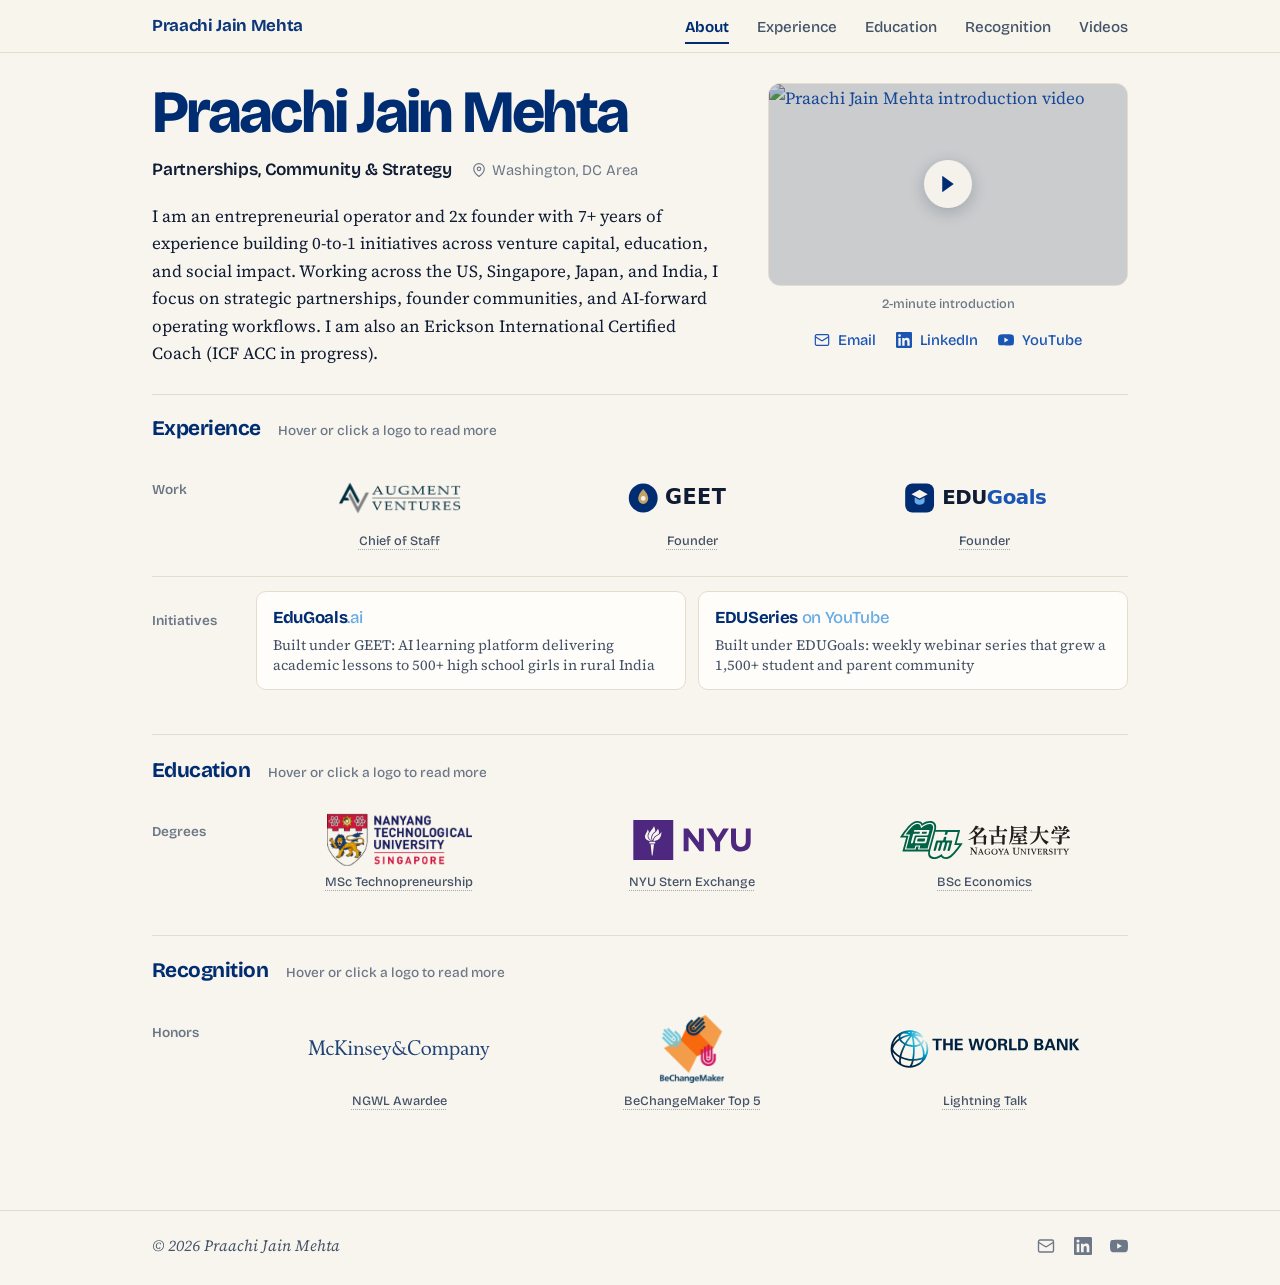
==== commit 16ab0a3b: "Simplify hero header, move initiatives below experience, enlarge NTU and BeChangeMaker logos" ====
--- a/index.html
+++ b/index.html
@@ -43,26 +43,13 @@
     <section class="hero">
       <header class="hero-head">
         <h1 class="hero-name reveal">Praachi Jain Mehta</h1>
-        <ul class="affiliations reveal">
-          <li class="affiliation">
-            <img src="assets/logos/augment-mark.png" alt="Augment Ventures" />
-            <span>
-              <span class="aff-role">Chief of Staff</span>
-              <span class="aff-name">Augment Ventures</span>
-            </span>
-          </li>
-          <li class="affiliation">
-            <img src="assets/logos/geet.svg" alt="GEET" style="height: 28px;" />
-            <span>
-              <span class="aff-role">Founder</span>
-              <span class="aff-name">GEET Nonprofit</span>
-            </span>
-          </li>
-          <li class="hero-place">
+        <div class="hero-subline reveal">
+          <span class="hero-tagline">Partnerships, Community &amp; Strategy</span>
+          <span class="hero-place">
             <svg width="14" height="14" viewBox="0 0 24 24" fill="none" stroke="currentColor" stroke-width="2" aria-hidden="true"><path d="M21 10c0 7-9 13-9 13s-9-6-9-13a9 9 0 0 1 18 0z"/><circle cx="12" cy="10" r="3"/></svg>
             Washington, DC Area
-          </li>
-        </ul>
+          </span>
+        </div>
       </header>
 
       <aside class="hero-side reveal">
@@ -104,17 +91,6 @@
         <div class="intro-text reveal">
           <p>I am an entrepreneurial operator and 2x founder with 7+ years of experience building 0-to-1 initiatives across venture capital, education, and social impact. Working across the US, Singapore, Japan, and India, I focus on strategic partnerships, founder communities, and AI-forward operating workflows. I am also an Erickson International Certified Coach (ICF ACC in progress).</p>
         </div>
-
-        <div class="featured-projects reveal">
-          <a href="https://www.edugoals.ai" class="featured-project-card" target="_blank" rel="noopener noreferrer">
-            <div class="card-title">EduGoals<span class="light">.ai</span></div>
-            <div class="card-desc">AI learning platform delivering academic lessons to 500+ high school girls in rural India</div>
-          </a>
-          <a href="https://www.youtube.com/playlist?list=PLHCgxdeYh8mGq0u-07dSfwfTYwrtmv_bL" class="featured-project-card" target="_blank" rel="noopener noreferrer">
-            <div class="card-title">EDUSeries<span class="light"> on YouTube</span></div>
-            <div class="card-desc">Weekly webinar series that grew a 1,500+ student and parent community</div>
-          </a>
-        </div>
       </div>
     </section>
 
@@ -218,6 +194,20 @@
 
           </div>
         </div>
+
+        <div class="exp-group reveal">
+          <p class="group-label">Initiatives</p>
+          <div class="initiatives-row">
+            <button type="button" class="featured-project-card is-button" data-open-place="geet">
+              <div class="card-title">EduGoals<span class="light">.ai</span></div>
+              <div class="card-desc">Built under GEET: AI learning platform delivering academic lessons to 500+ high school girls in rural India</div>
+            </button>
+            <button type="button" class="featured-project-card is-button" data-open-place="edugoals">
+              <div class="card-title">EDUSeries<span class="light"> on YouTube</span></div>
+              <div class="card-desc">Built under EDUGoals: weekly webinar series that grew a 1,500+ student and parent community</div>
+            </button>
+          </div>
+        </div>
       </div>
     </section>
 
@@ -227,6 +217,10 @@
     <section class="home-section" id="education">
       <div class="section-head reveal">
         <h2 class="section-heading">Education</h2>
+        <p class="section-note">
+          <span class="on-hover">Hover or click a logo to read more</span>
+          <span class="on-touch">Tap a logo to read more</span>
+        </p>
       </div>
 
       <div class="exp-groups">
@@ -236,7 +230,7 @@
 
             <div class="logo-chip" data-place="ntu" style="--i: 3">
               <button type="button" class="chip-trigger" aria-expanded="false" aria-controls="exp-ntu">
-                <span class="chip-logo"><img src="assets/logos/ntu.svg" alt="Nanyang Technological University" /></span>
+                <span class="chip-logo"><img src="assets/logos/ntu.png" alt="Nanyang Technological University" class="logo-ntu" /></span>
                 <span class="chip-label">MSc Technopreneurship</span>
               </button>
               <div class="exp-pop" id="exp-ntu" role="region" aria-label="Nanyang Technological University">
@@ -313,6 +307,10 @@
     <section class="home-section" id="recognition">
       <div class="section-head reveal">
         <h2 class="section-heading">Recognition</h2>
+        <p class="section-note">
+          <span class="on-hover">Hover or click a logo to read more</span>
+          <span class="on-touch">Tap a logo to read more</span>
+        </p>
       </div>
 
       <div class="exp-groups">
@@ -322,7 +320,7 @@
 
             <div class="logo-chip" data-place="mckinsey" style="--i: 6">
               <button type="button" class="chip-trigger" aria-expanded="false" aria-controls="exp-mckinsey">
-                <span class="chip-logo"><img src="assets/logos/mckinsey.svg" alt="McKinsey Next Generation Women Leaders" /></span>
+                <span class="chip-logo"><img src="assets/logos/mckinsey.svg" alt="McKinsey Next Generation Women Leaders" class="logo-mckinsey" /></span>
                 <span class="chip-label">NGWL Awardee</span>
               </button>
               <div class="exp-pop" id="exp-mckinsey" role="region" aria-label="McKinsey Next Generation Women Leaders">
@@ -344,7 +342,7 @@
 
             <div class="logo-chip" data-place="bcm" style="--i: 7">
               <button type="button" class="chip-trigger" aria-expanded="false" aria-controls="exp-bcm">
-                <span class="chip-logo"><img src="assets/logos/bcm.png" alt="HP UNESCO BeChangeMaker" /></span>
+                <span class="chip-logo"><img src="assets/logos/bcm.png" alt="HP UNESCO BeChangeMaker" class="logo-bcm" /></span>
                 <span class="chip-label">BeChangeMaker Top 5</span>
               </button>
               <div class="exp-pop" id="exp-bcm" role="region" aria-label="HP UNESCO BeChangeMaker">
@@ -366,7 +364,7 @@
 
             <div class="logo-chip" data-place="worldbank" style="--i: 8">
               <button type="button" class="chip-trigger" aria-expanded="false" aria-controls="exp-worldbank">
-                <span class="chip-logo"><img src="assets/logos/worldbank.svg" alt="World Bank Youth Summit" /></span>
+                <span class="chip-logo"><img src="assets/logos/worldbank.svg" alt="World Bank Youth Summit" class="logo-worldbank" /></span>
                 <span class="chip-label">Lightning Talk</span>
               </button>
               <div class="exp-pop" id="exp-worldbank" role="region" aria-label="World Bank Youth Summit">
--- a/styles.css
+++ b/styles.css
@@ -263,11 +263,27 @@
   color: var(--ink);
 }
 
+.hero-subline {
+  display: flex;
+  flex-wrap: wrap;
+  align-items: center;
+  gap: 0.4rem 1.25rem;
+  margin: 0.9rem 0 0;
+  font-family: var(--display);
+}
+
+.hero-tagline {
+  font-size: 1.08rem;
+  font-weight: 600;
+  letter-spacing: -0.01em;
+  color: var(--ink);
+}
+
 .hero-place {
   display: inline-flex;
   align-items: center;
   gap: 0.35rem;
-  font-size: 0.9rem;
+  font-size: 0.92rem;
   color: var(--ink-faint);
 }
 
@@ -544,24 +560,58 @@
   display: flex;
   align-items: center;
   justify-content: center;
-  height: 42px;
+  height: 52px;
 }
 
 .chip-logo img {
   display: block;
-  height: 36px;
+  height: 40px;
   width: auto;
-  max-width: 150px;
+  max-width: 170px;
   object-fit: contain;
   mix-blend-mode: multiply;
 }
 
-.chip-logo img.logo-bni {
-  height: 28px;
-}
-
 .chip-logo img.logo-augment {
-  height: 34px;
+  height: 38px;
+  max-width: 180px;
+}
+
+.chip-logo img.logo-ntu {
+  height: 52px;
+  max-width: 220px;
+}
+
+#recognition .chip-logo {
+  height: 70px;
+}
+
+.chip-logo img.logo-bcm {
+  height: 68px;
+  max-width: 160px;
+}
+
+.chip-logo img.logo-mckinsey {
+  height: 42px;
+  max-width: 190px;
+}
+
+.chip-logo img.logo-worldbank {
+  height: 42px;
+  max-width: 190px;
+}
+
+.initiatives-row {
+  display: grid;
+  grid-template-columns: 1fr 1fr;
+  gap: 0.75rem;
+}
+
+.featured-project-card.is-button {
+  width: 100%;
+  text-align: left;
+  cursor: pointer;
+  font: inherit;
 }
 
 .chip-wordmark {
@@ -1150,6 +1200,7 @@
   }
 
   .featured-projects,
+  .initiatives-row,
   .videos-grid {
     grid-template-columns: 1fr;
   }
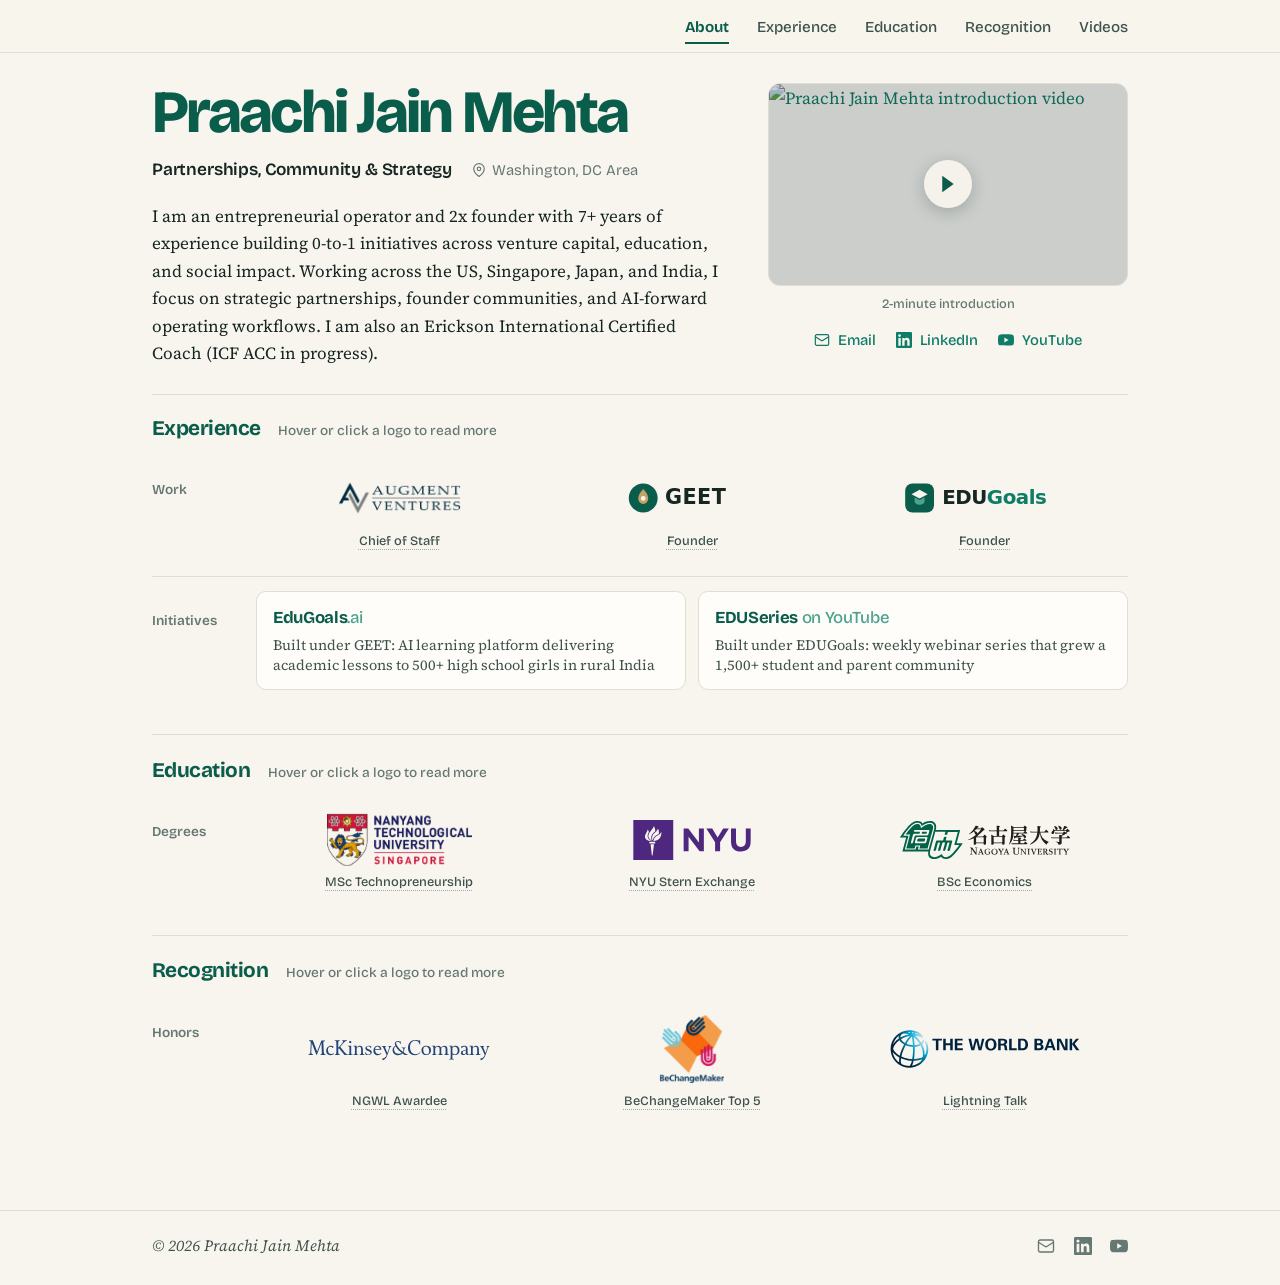
==== commit dc6c4821: "Remove duplicate name from navbar and switch color scheme to green" ====
--- a/index.html
+++ b/index.html
@@ -21,7 +21,6 @@
 
   <header class="site-header">
     <nav class="navbar container" aria-label="Primary">
-      <a href="index.html" class="navbar-brand">Praachi Jain Mehta</a>
       <button type="button" class="nav-toggle" aria-label="Toggle navigation" aria-expanded="false">
         <span></span><span></span><span></span>
       </button>
@@ -127,11 +126,7 @@
                       <span class="exp-badge-note">30 Portfolio Companies</span>
                     </div>
                     <div>
-                      <ul class="exp-bullets" style="margin-top: 0;">
-                        <li><strong>Partnerships:</strong> Built partnerships across universities, accelerators, and industry bodies and launched a 0-to-1 corporate sponsorship program; led 2 annual flagship events (100+ in-person attendees), the Women Funders &amp; Founders Forum and Founder-Funder Mixers, supporting CXO teams across 30 portfolio companies.</li>
-                        <li><strong>Fundraising Workflows:</strong> Right-hand to the Founding Fund Manager, developing AI workflows to manage 1,000+ prospective investors across outreach and ongoing engagement.</li>
-                        <li><strong>Community Growth:</strong> Led founder-investor programming, podcasts, and thought leadership, growing a LinkedIn and digital community of 2,000+ members.</li>
-                      </ul>
+                      <p class="exp-summary">Lead strategic partnerships, corporate sponsorships, and flagship founder-investor events supporting CXO teams across 30 portfolio companies. Built AI fundraising workflows for 1,000+ prospective investors and grew a 2,000+ member digital community.</p>
                     </div>
                   </div>
                 </div>
@@ -154,11 +149,7 @@
                       <span class="exp-badge-note">500+ Girls Reached</span>
                     </div>
                     <div>
-                      <ul class="exp-bullets" style="margin-top: 0;">
-                        <li>Lead a nonprofit advancing girls' education in rural India, partnering with 10 grassroots NGOs across 15+ schools to support students into STEM careers.</li>
-                        <li>Secured over US$10,000 in corporate sponsorships to fund girls' education and career-readiness initiatives.</li>
-                        <li>Designed and built <a href="https://www.edugoals.ai" target="_blank" rel="noopener noreferrer">EduGoals.ai</a>, a custom learning platform using AI workflows to deliver academic lessons to 500+ high school girls.</li>
-                      </ul>
+                      <p class="exp-summary">Founded a nonprofit advancing girls' education in rural India with 10 grassroots NGOs across 15+ schools and US$10,000+ in corporate sponsorships. Built <a href="https://www.edugoals.ai" target="_blank" rel="noopener noreferrer">EduGoals.ai</a>, an AI learning platform delivering lessons to 500+ high school girls.</p>
                     </div>
                   </div>
                 </div>
@@ -181,11 +172,7 @@
                       <span class="exp-badge-note">1,000+ Students Guided</span>
                     </div>
                     <div>
-                      <ul class="exp-bullets" style="margin-top: 0;">
-                        <li>Founded and scaled an education consulting and career counseling venture, guiding 1,000+ students through mentoring and global admissions into 30+ top universities including NYU, Brown, Purdue, and LSE.</li>
-                        <li>Built a community of 1,500+ students and parents by hosting weekly webinars for over a year through <a href="https://www.youtube.com/playlist?list=PLHCgxdeYh8mGq0u-07dSfwfTYwrtmv_bL" target="_blank" rel="noopener noreferrer"><em>EDUSeries</em> on YouTube</a>.</li>
-                        <li>Delivered leadership talks at IIT and IIM institutes across India.</li>
-                      </ul>
+                      <p class="exp-summary">Scaled an education consulting venture that guided 1,000+ students into 30+ top universities including NYU, Brown, Purdue, and LSE. Hosted weekly webinars through <a href="https://www.youtube.com/playlist?list=PLHCgxdeYh8mGq0u-07dSfwfTYwrtmv_bL" target="_blank" rel="noopener noreferrer"><em>EDUSeries</em> on YouTube</a> (1,500+ community) and delivered leadership talks at IITs and IIMs.</p>
                     </div>
                   </div>
                 </div>
--- a/styles.css
+++ b/styles.css
@@ -1,14 +1,14 @@
 :root {
-  --ink: #0f1c33;
-  --ink-soft: #445267;
-  --ink-faint: #6c7788;
-  --line: #e4ddcf;
-  --wash: #f1ece1;
+  --ink: #162622;
+  --ink-soft: #3f524d;
+  --ink-faint: #667873;
+  --line: #e2ddd2;
+  --wash: #efece3;
   --paper: #f8f5ee;
   --surface: #fffdf9;
-  --navy: #002d72;
-  --link: #1a55b4;
-  --sky: #68ace5;
+  --navy: #0b5d4b;
+  --link: #0e7c66;
+  --sky: #4ea390;
   --display: "Bricolage Grotesque", system-ui, -apple-system, "Segoe UI", sans-serif;
   --text: "Source Serif 4", "Iowan Old Style", Georgia, serif;
   --page: 1040px;
@@ -72,7 +72,7 @@
 }
 
 ::selection {
-  background: rgba(104, 172, 229, 0.35);
+  background: rgba(14, 124, 102, 0.22);
 }
 
 .container {
@@ -100,10 +100,14 @@
 .navbar {
   display: flex;
   align-items: center;
-  justify-content: space-between;
+  justify-content: flex-end;
   padding-top: 0.6rem;
   padding-bottom: 0.6rem;
   min-height: 3.25rem;
+}
+
+.navbar.has-brand {
+  justify-content: space-between;
 }
 
 .navbar-brand {
@@ -315,12 +319,12 @@
   inset: 0;
   display: grid;
   place-items: center;
-  background: rgba(15, 28, 51, 0.22);
+  background: rgba(22, 38, 34, 0.22);
   transition: background 0.2s ease;
 }
 
 .profile-card:hover .profile-play {
-  background: rgba(0, 45, 114, 0.32);
+  background: rgba(11, 93, 75, 0.32);
 }
 
 .play-circle {
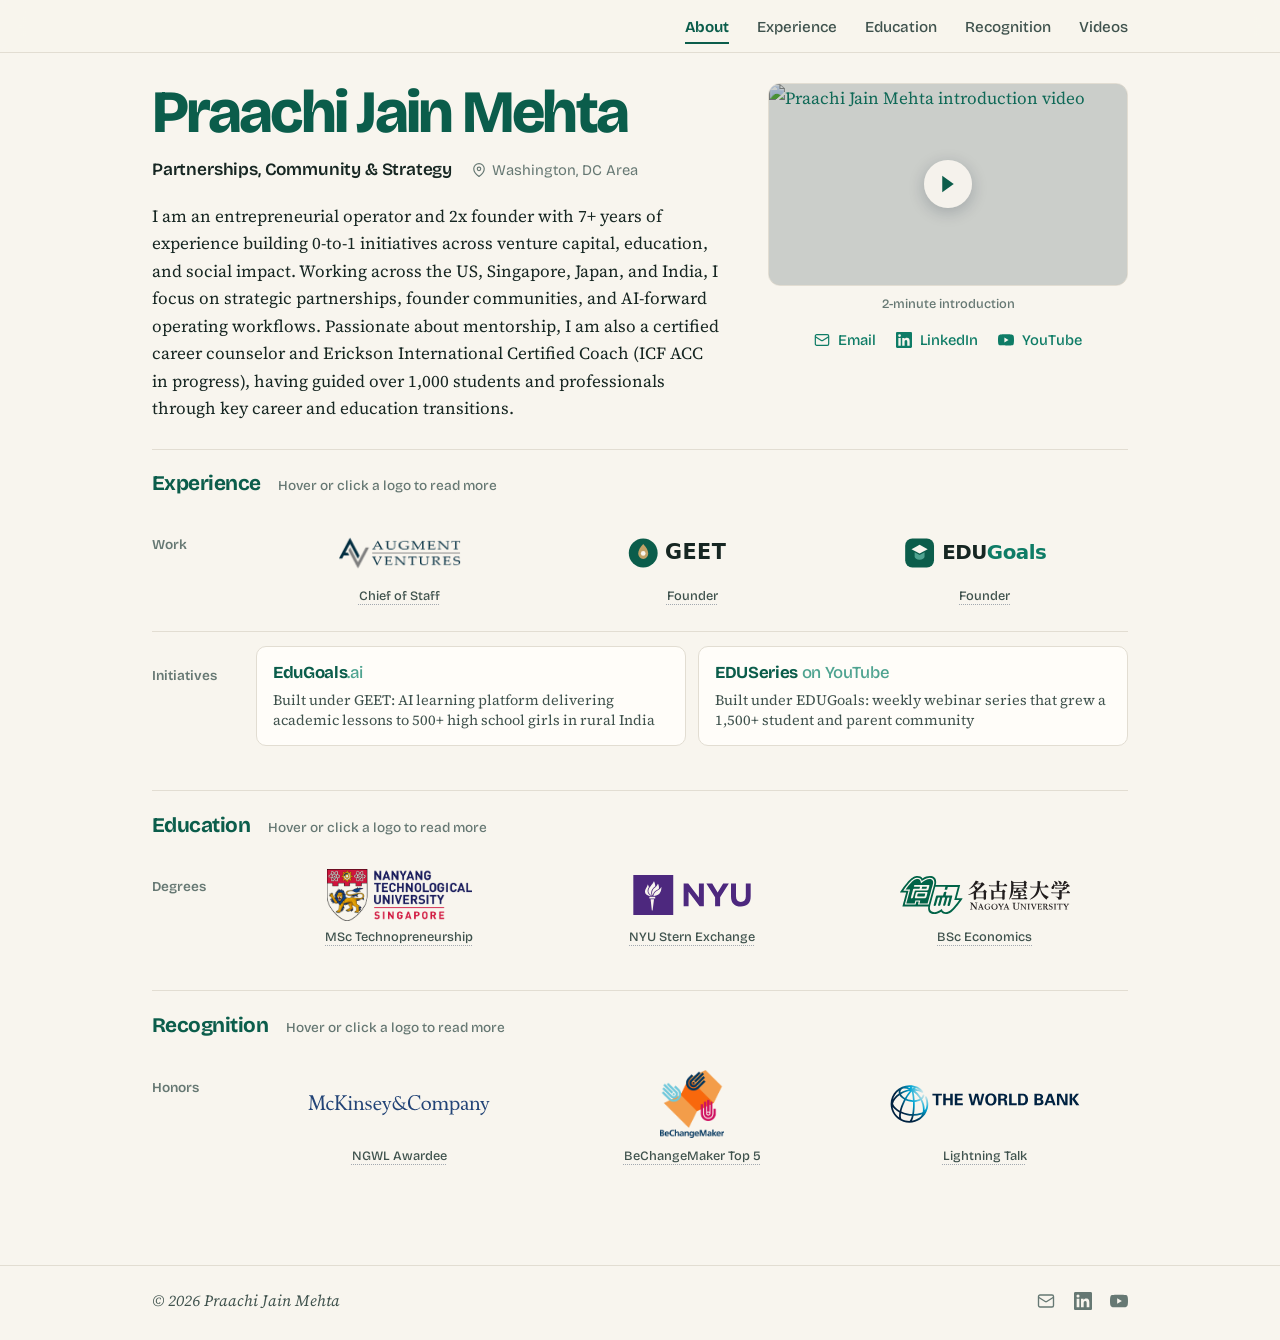
==== commit 30c7718c: "Substantiate coaching and mentorship line in intro bio" ====
--- a/index.html
+++ b/index.html
@@ -88,7 +88,7 @@
 
       <div class="hero-body">
         <div class="intro-text reveal">
-          <p>I am an entrepreneurial operator and 2x founder with 7+ years of experience building 0-to-1 initiatives across venture capital, education, and social impact. Working across the US, Singapore, Japan, and India, I focus on strategic partnerships, founder communities, and AI-forward operating workflows. I am also an Erickson International Certified Coach (ICF ACC in progress).</p>
+          <p>I am an entrepreneurial operator and 2x founder with 7+ years of experience building 0-to-1 initiatives across venture capital, education, and social impact. Working across the US, Singapore, Japan, and India, I focus on strategic partnerships, founder communities, and AI-forward operating workflows. Passionate about mentorship, I am also a certified career counselor and Erickson International Certified Coach (ICF ACC in progress), having guided over 1,000 students and professionals through key career and education transitions.</p>
         </div>
       </div>
     </section>
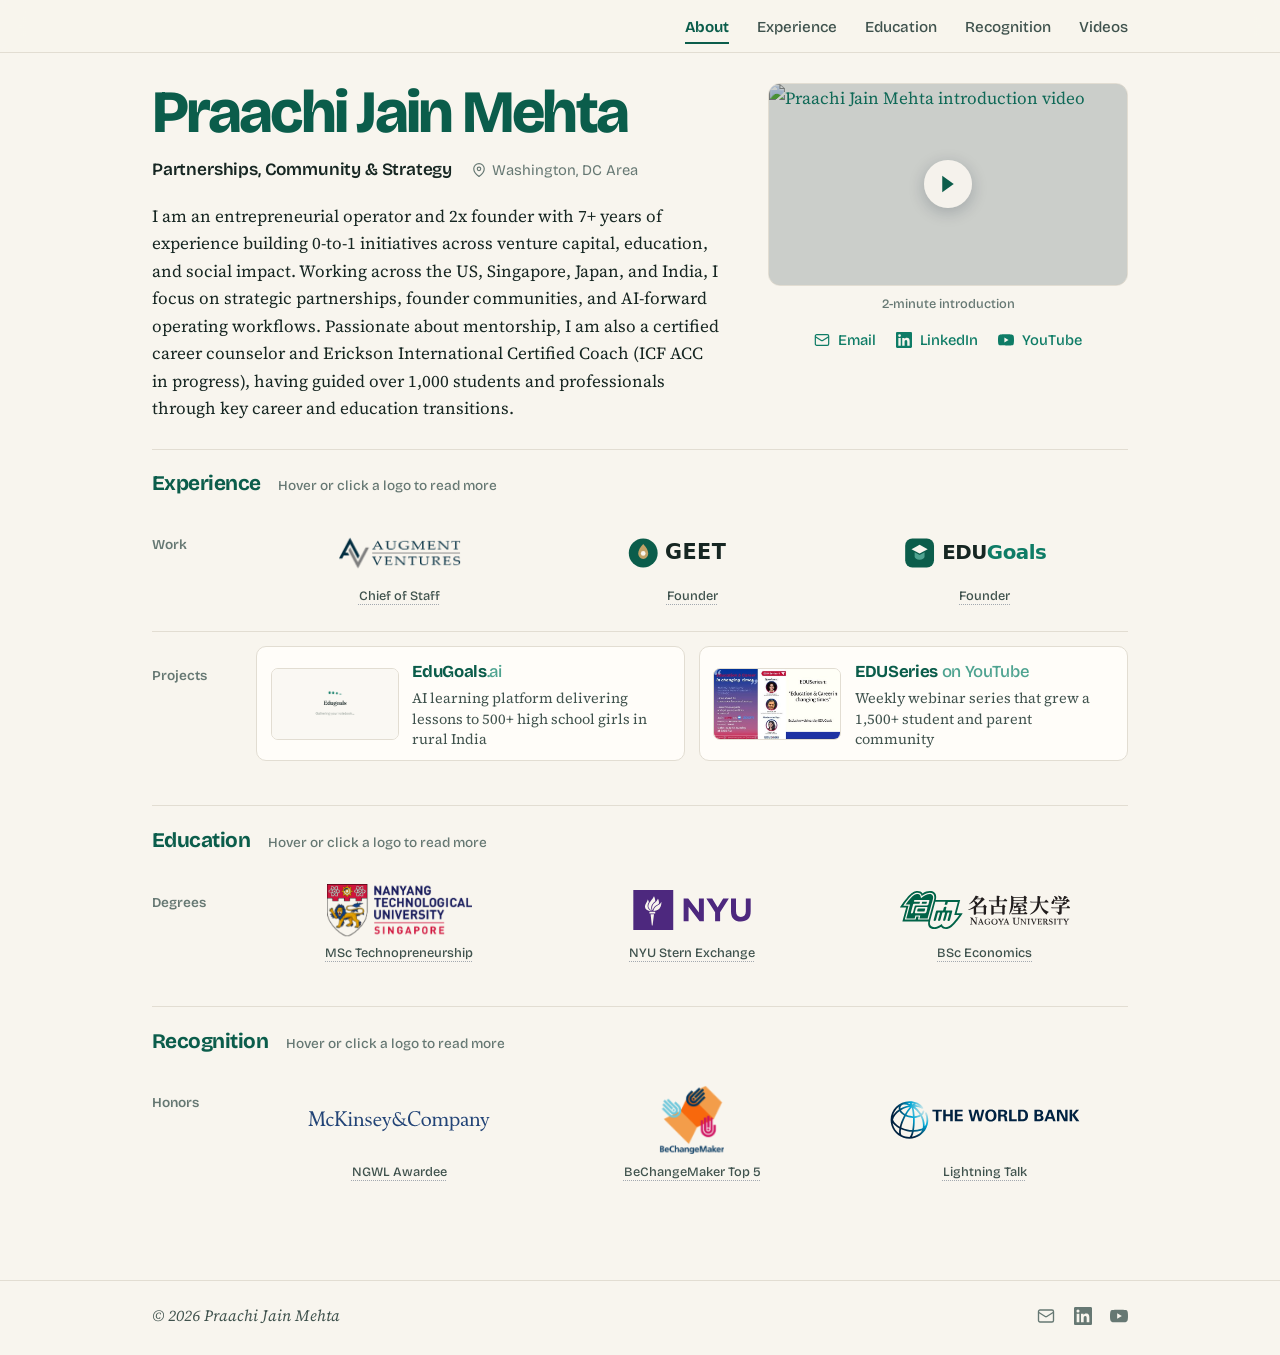
==== commit 7448beb1: "Rename Initiatives to Projects and add EduGoals.ai and EDUSeries thumbnails" ====
--- a/index.html
+++ b/index.html
@@ -183,15 +183,21 @@
         </div>
 
         <div class="exp-group reveal">
-          <p class="group-label">Initiatives</p>
+          <p class="group-label">Projects</p>
           <div class="initiatives-row">
             <button type="button" class="featured-project-card is-button" data-open-place="geet">
-              <div class="card-title">EduGoals<span class="light">.ai</span></div>
-              <div class="card-desc">Built under GEET: AI learning platform delivering academic lessons to 500+ high school girls in rural India</div>
+              <span class="project-thumb"><img src="assets/projects/edugoals-ai.png" alt="EduGoals.ai website preview" /></span>
+              <span>
+                <div class="card-title">EduGoals<span class="light">.ai</span></div>
+                <div class="card-desc">AI learning platform delivering lessons to 500+ high school girls in rural India</div>
+              </span>
             </button>
             <button type="button" class="featured-project-card is-button" data-open-place="edugoals">
-              <div class="card-title">EDUSeries<span class="light"> on YouTube</span></div>
-              <div class="card-desc">Built under EDUGoals: weekly webinar series that grew a 1,500+ student and parent community</div>
+              <span class="project-thumb"><img src="assets/projects/eduseries-yt.jpg" alt="EDUSeries on YouTube thumbnail" /></span>
+              <span>
+                <div class="card-title">EDUSeries<span class="light"> on YouTube</span></div>
+                <div class="card-desc">Weekly webinar series that grew a 1,500+ student and parent community</div>
+              </span>
             </button>
           </div>
         </div>
--- a/styles.css
+++ b/styles.css
@@ -608,7 +608,7 @@
 .initiatives-row {
   display: grid;
   grid-template-columns: 1fr 1fr;
-  gap: 0.75rem;
+  gap: 0.85rem;
 }
 
 .featured-project-card.is-button {
@@ -616,6 +616,28 @@
   text-align: left;
   cursor: pointer;
   font: inherit;
+  display: grid;
+  grid-template-columns: 128px minmax(0, 1fr);
+  gap: 0.85rem;
+  align-items: center;
+  padding: 0.65rem 0.85rem;
+}
+
+.project-thumb {
+  display: block;
+  width: 100%;
+  aspect-ratio: 16 / 9;
+  border-radius: 7px;
+  overflow: hidden;
+  border: 1px solid var(--line);
+  background: var(--paper);
+}
+
+.project-thumb img {
+  display: block;
+  width: 100%;
+  height: 100%;
+  object-fit: cover;
 }
 
 .chip-wordmark {
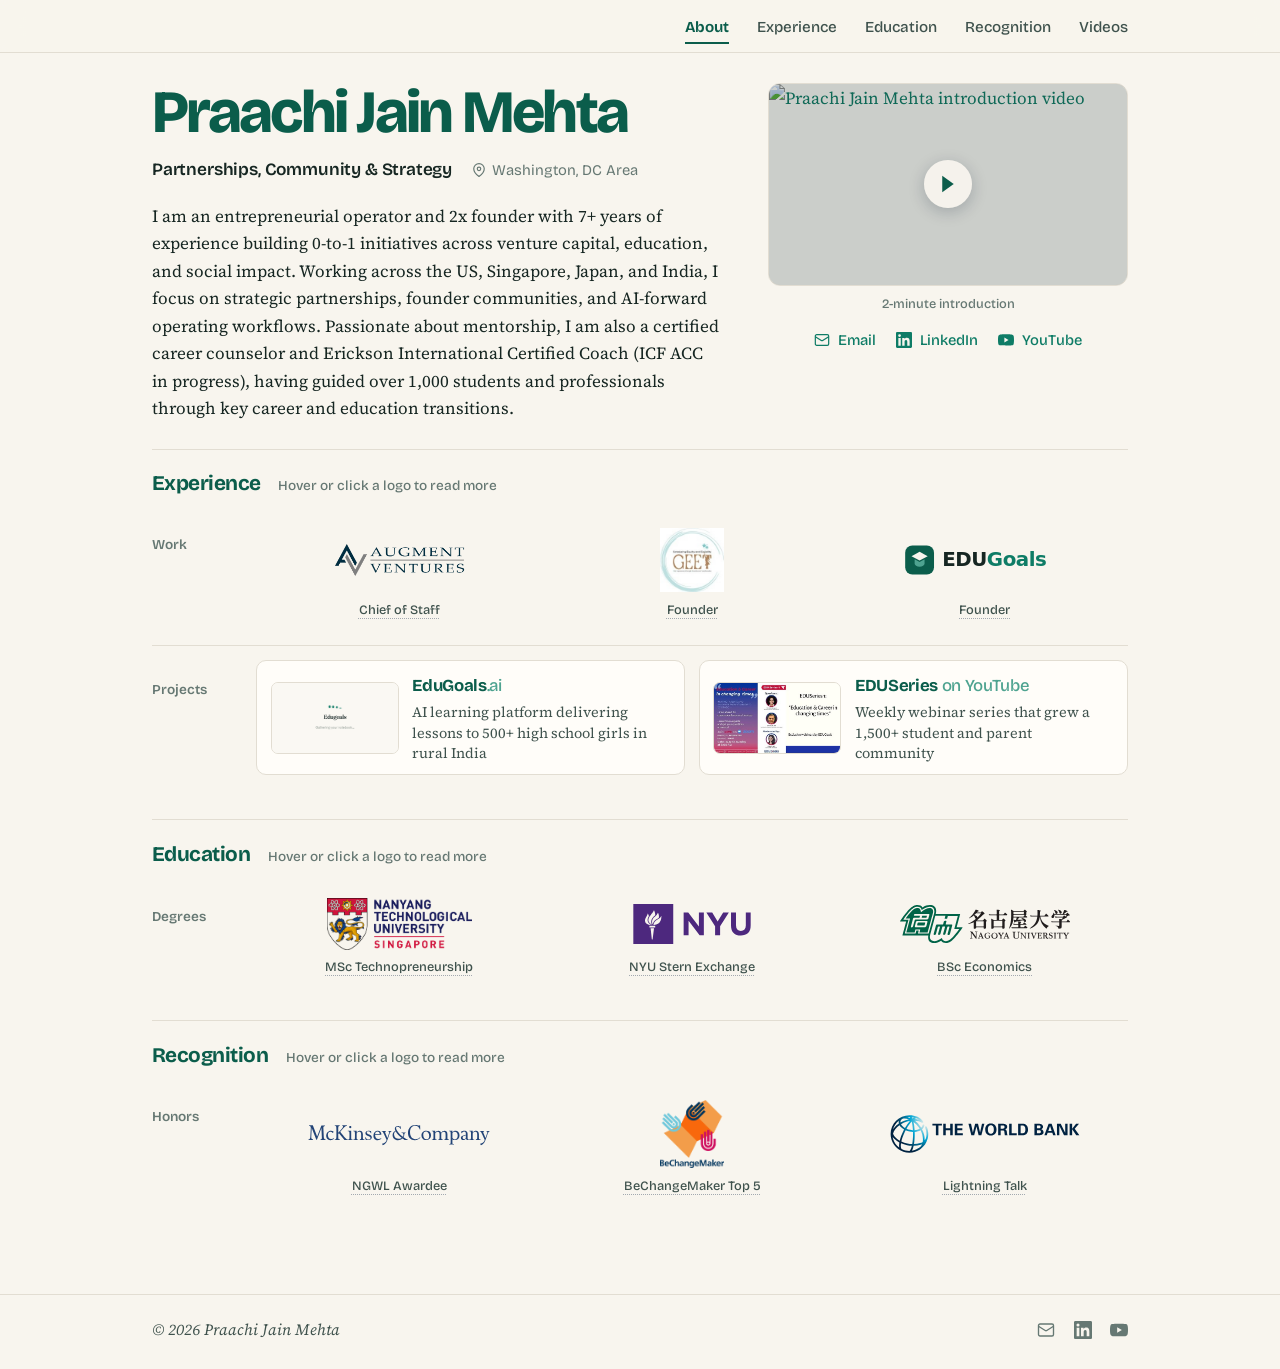
==== commit f670c5ff: "Use official GEET logo in Experience section" ====
--- a/index.html
+++ b/index.html
@@ -135,7 +135,7 @@
 
             <div class="logo-chip" data-place="geet" style="--i: 1">
               <button type="button" class="chip-trigger" aria-expanded="false" aria-controls="exp-geet">
-                <span class="chip-logo"><img src="assets/logos/geet.svg" alt="GEET Nonprofit" /></span>
+                <span class="chip-logo"><img src="assets/logos/geet.jpg" alt="GEET Nonprofit" class="logo-geet" /></span>
                 <span class="chip-label">Founder</span>
               </button>
               <div class="exp-pop" id="exp-geet" role="region" aria-label="GEET Nonprofit">
--- a/styles.css
+++ b/styles.css
@@ -577,8 +577,17 @@
 }
 
 .chip-logo img.logo-augment {
-  height: 38px;
-  max-width: 180px;
+  height: 40px;
+  max-width: 185px;
+}
+
+#experience .chip-logo {
+  height: 66px;
+}
+
+.chip-logo img.logo-geet {
+  height: 64px;
+  max-width: 120px;
 }
 
 .chip-logo img.logo-ntu {
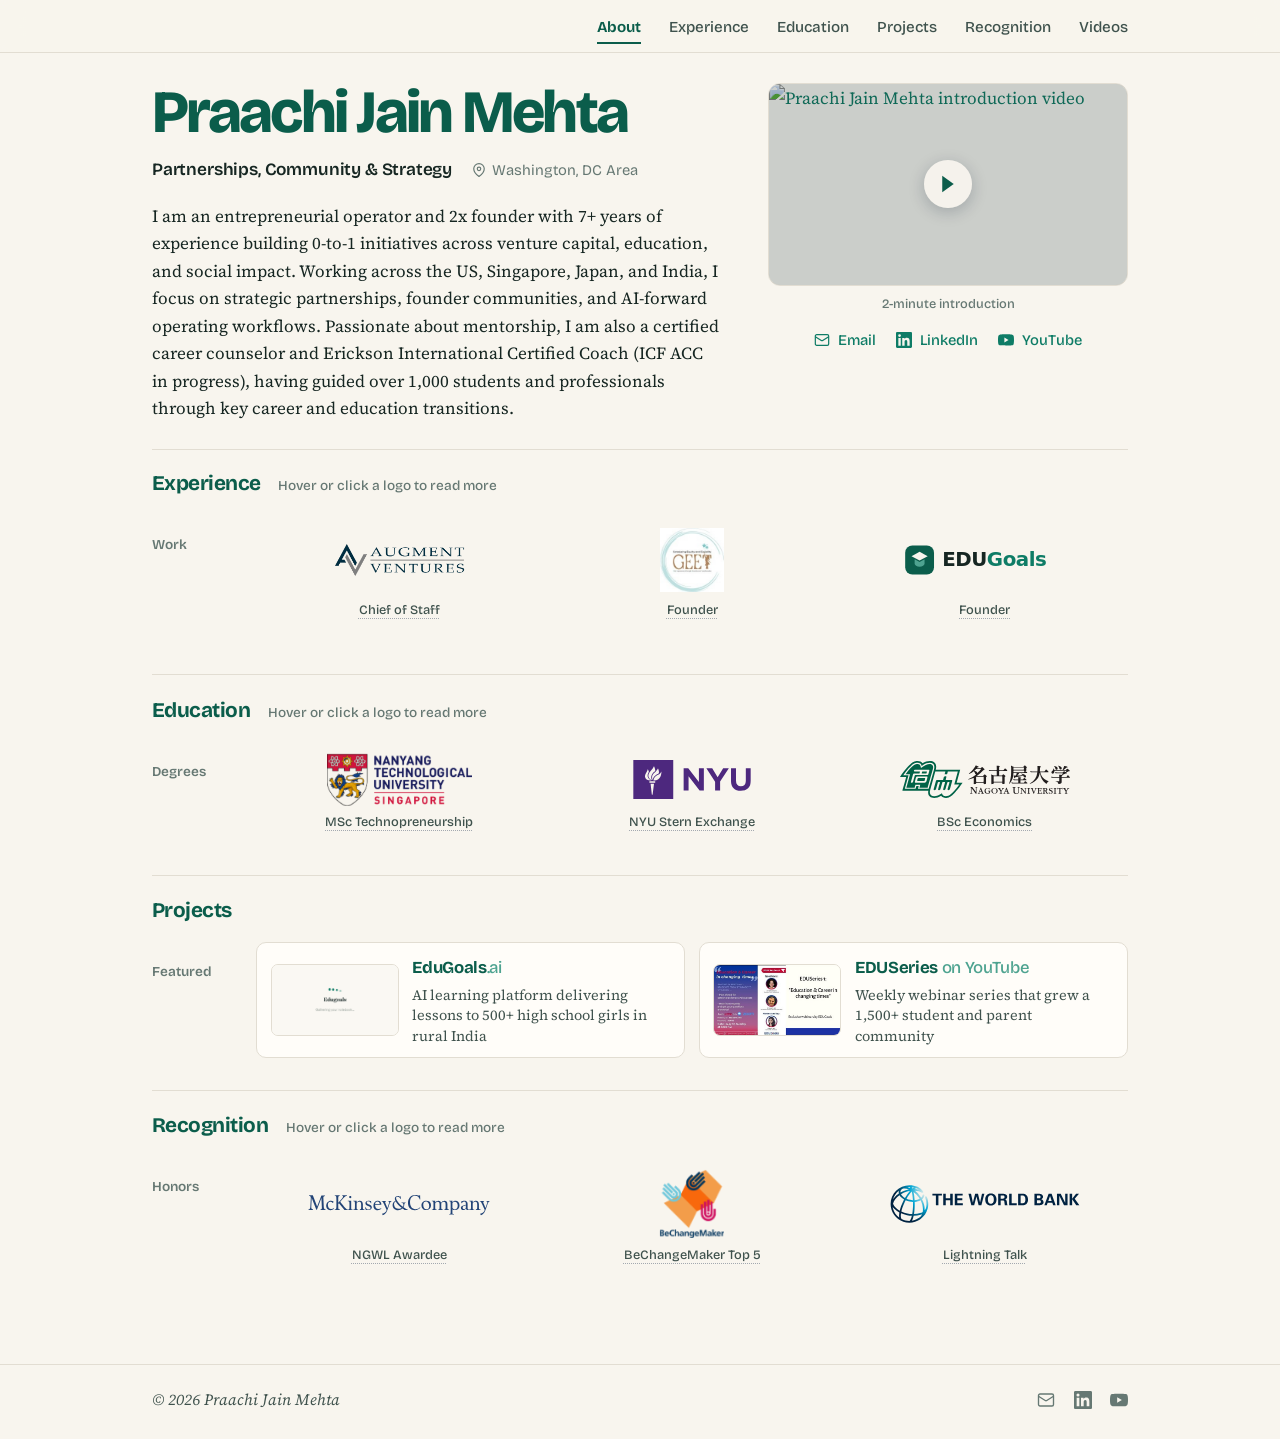
==== commit 9db9c85f: "Order sections Experience -> Education -> Projects and collapse hover cards on mouseleave" ====
--- a/index.html
+++ b/index.html
@@ -28,6 +28,7 @@
         <li><a class="nav-link active" href="#top">About</a></li>
         <li><a class="nav-link" href="#experience">Experience</a></li>
         <li><a class="nav-link" href="#education">Education</a></li>
+        <li><a class="nav-link" href="#projects">Projects</a></li>
         <li><a class="nav-link" href="#recognition">Recognition</a></li>
         <li><a class="nav-link" href="videos.html">Videos</a></li>
       </ul>
@@ -181,9 +182,110 @@
 
           </div>
         </div>
-
+      </div>
+    </section>
+
+    <!-- ============================
+         EDUCATION
+         ============================ -->
+    <section class="home-section" id="education">
+      <div class="section-head reveal">
+        <h2 class="section-heading">Education</h2>
+        <p class="section-note">
+          <span class="on-hover">Hover or click a logo to read more</span>
+          <span class="on-touch">Tap a logo to read more</span>
+        </p>
+      </div>
+
+      <div class="exp-groups">
         <div class="exp-group reveal">
-          <p class="group-label">Projects</p>
+          <p class="group-label">Degrees</p>
+          <div class="logo-row cols-3">
+
+            <div class="logo-chip" data-place="ntu" style="--i: 3">
+              <button type="button" class="chip-trigger" aria-expanded="false" aria-controls="exp-ntu">
+                <span class="chip-logo"><img src="assets/logos/ntu.png" alt="Nanyang Technological University" class="logo-ntu" /></span>
+                <span class="chip-label">MSc Technopreneurship</span>
+              </button>
+              <div class="exp-pop" id="exp-ntu" role="region" aria-label="Nanyang Technological University">
+                <div class="exp-clip">
+                  <div class="exp-card">
+                    <button type="button" class="exp-close" aria-label="Close">&times;</button>
+                    <div>
+                      <p class="exp-org">Nanyang Technological University (NTU)</p>
+                      <p class="exp-role">MSc in Technopreneurship &amp; Innovation</p>
+                      <p class="exp-meta">Singapore &middot; 2019 &ndash; 2020</p>
+                      <span class="exp-badge-note">S$30,000 Study Award</span>
+                    </div>
+                    <div>
+                      <p class="exp-summary">Graduate studies in venture building, technology commercialization, and innovation ecosystems in Singapore, awarded a S$30,000 Study Award.</p>
+                    </div>
+                  </div>
+                </div>
+              </div>
+            </div>
+
+            <div class="logo-chip" data-place="nyu" style="--i: 4">
+              <button type="button" class="chip-trigger" aria-expanded="false" aria-controls="exp-nyu">
+                <span class="chip-logo"><img src="assets/logos/nyu.svg" alt="New York University Stern" /></span>
+                <span class="chip-label">NYU Stern Exchange</span>
+              </button>
+              <div class="exp-pop" id="exp-nyu" role="region" aria-label="New York University Stern School of Business">
+                <div class="exp-clip">
+                  <div class="exp-card">
+                    <button type="button" class="exp-close" aria-label="Close">&times;</button>
+                    <div>
+                      <p class="exp-org">New York University</p>
+                      <p class="exp-role">Academic Exchange Student, Stern School of Business</p>
+                      <p class="exp-meta">New York, USA &middot; 2016 &ndash; 2017</p>
+                    </div>
+                    <div>
+                      <p class="exp-summary">Completed a year-long academic exchange at NYU Stern in New York City.</p>
+                    </div>
+                  </div>
+                </div>
+              </div>
+            </div>
+
+            <div class="logo-chip" data-place="nagoya" style="--i: 5">
+              <button type="button" class="chip-trigger" aria-expanded="false" aria-controls="exp-nagoya">
+                <span class="chip-logo"><img src="assets/logos/nagoya.svg" alt="Nagoya University" /></span>
+                <span class="chip-label">BSc Economics</span>
+              </button>
+              <div class="exp-pop" id="exp-nagoya" role="region" aria-label="Nagoya University">
+                <div class="exp-clip">
+                  <div class="exp-card">
+                    <button type="button" class="exp-close" aria-label="Close">&times;</button>
+                    <div>
+                      <p class="exp-org">Nagoya University</p>
+                      <p class="exp-role">BSc in Economics &amp; Business Administration</p>
+                      <p class="exp-meta">Nagoya, Japan &middot; 2014 &ndash; 2018</p>
+                      <span class="exp-badge-note">Graduated Top of Class</span>
+                    </div>
+                    <div>
+                      <p class="exp-summary">Undergraduate degree in Economics and Business Administration in Nagoya, Japan, graduating top of class.</p>
+                    </div>
+                  </div>
+                </div>
+              </div>
+            </div>
+
+          </div>
+        </div>
+      </div>
+    </section>
+
+    <!-- ============================
+         PROJECTS
+         ============================ -->
+    <section class="home-section" id="projects">
+      <div class="section-head reveal">
+        <h2 class="section-heading">Projects</h2>
+      </div>
+
+      <div class="exp-groups">
+        <div class="exp-group reveal">
+          <p class="group-label">Featured</p>
           <div class="initiatives-row">
             <button type="button" class="featured-project-card is-button" data-open-place="geet">
               <span class="project-thumb"><img src="assets/projects/edugoals-ai.png" alt="EduGoals.ai website preview" /></span>
@@ -205,96 +307,6 @@
     </section>
 
     <!-- ============================
-         EDUCATION
-         ============================ -->
-    <section class="home-section" id="education">
-      <div class="section-head reveal">
-        <h2 class="section-heading">Education</h2>
-        <p class="section-note">
-          <span class="on-hover">Hover or click a logo to read more</span>
-          <span class="on-touch">Tap a logo to read more</span>
-        </p>
-      </div>
-
-      <div class="exp-groups">
-        <div class="exp-group reveal">
-          <p class="group-label">Degrees</p>
-          <div class="logo-row cols-3">
-
-            <div class="logo-chip" data-place="ntu" style="--i: 3">
-              <button type="button" class="chip-trigger" aria-expanded="false" aria-controls="exp-ntu">
-                <span class="chip-logo"><img src="assets/logos/ntu.png" alt="Nanyang Technological University" class="logo-ntu" /></span>
-                <span class="chip-label">MSc Technopreneurship</span>
-              </button>
-              <div class="exp-pop" id="exp-ntu" role="region" aria-label="Nanyang Technological University">
-                <div class="exp-clip">
-                  <div class="exp-card">
-                    <button type="button" class="exp-close" aria-label="Close">&times;</button>
-                    <div>
-                      <p class="exp-org">Nanyang Technological University (NTU)</p>
-                      <p class="exp-role">MSc in Technopreneurship &amp; Innovation</p>
-                      <p class="exp-meta">Singapore &middot; 2019 &ndash; 2020</p>
-                      <span class="exp-badge-note">S$30,000 Study Award</span>
-                    </div>
-                    <div>
-                      <p class="exp-summary">Graduate studies in venture building, technology commercialization, and innovation ecosystems in Singapore, awarded a S$30,000 Study Award.</p>
-                    </div>
-                  </div>
-                </div>
-              </div>
-            </div>
-
-            <div class="logo-chip" data-place="nyu" style="--i: 4">
-              <button type="button" class="chip-trigger" aria-expanded="false" aria-controls="exp-nyu">
-                <span class="chip-logo"><img src="assets/logos/nyu.svg" alt="New York University Stern" /></span>
-                <span class="chip-label">NYU Stern Exchange</span>
-              </button>
-              <div class="exp-pop" id="exp-nyu" role="region" aria-label="New York University Stern School of Business">
-                <div class="exp-clip">
-                  <div class="exp-card">
-                    <button type="button" class="exp-close" aria-label="Close">&times;</button>
-                    <div>
-                      <p class="exp-org">New York University</p>
-                      <p class="exp-role">Academic Exchange Student, Stern School of Business</p>
-                      <p class="exp-meta">New York, USA &middot; 2016 &ndash; 2017</p>
-                    </div>
-                    <div>
-                      <p class="exp-summary">Completed a year-long academic exchange at NYU Stern in New York City.</p>
-                    </div>
-                  </div>
-                </div>
-              </div>
-            </div>
-
-            <div class="logo-chip" data-place="nagoya" style="--i: 5">
-              <button type="button" class="chip-trigger" aria-expanded="false" aria-controls="exp-nagoya">
-                <span class="chip-logo"><img src="assets/logos/nagoya.svg" alt="Nagoya University" /></span>
-                <span class="chip-label">BSc Economics</span>
-              </button>
-              <div class="exp-pop" id="exp-nagoya" role="region" aria-label="Nagoya University">
-                <div class="exp-clip">
-                  <div class="exp-card">
-                    <button type="button" class="exp-close" aria-label="Close">&times;</button>
-                    <div>
-                      <p class="exp-org">Nagoya University</p>
-                      <p class="exp-role">BSc in Economics &amp; Business Administration</p>
-                      <p class="exp-meta">Nagoya, Japan &middot; 2014 &ndash; 2018</p>
-                      <span class="exp-badge-note">Graduated Top of Class</span>
-                    </div>
-                    <div>
-                      <p class="exp-summary">Undergraduate degree in Economics and Business Administration in Nagoya, Japan, graduating top of class.</p>
-                    </div>
-                  </div>
-                </div>
-              </div>
-            </div>
-
-          </div>
-        </div>
-      </div>
-    </section>
-
-    <!-- ============================
          RECOGNITION (3 KEY HONORS)
          ============================ -->
     <section class="home-section" id="recognition">
